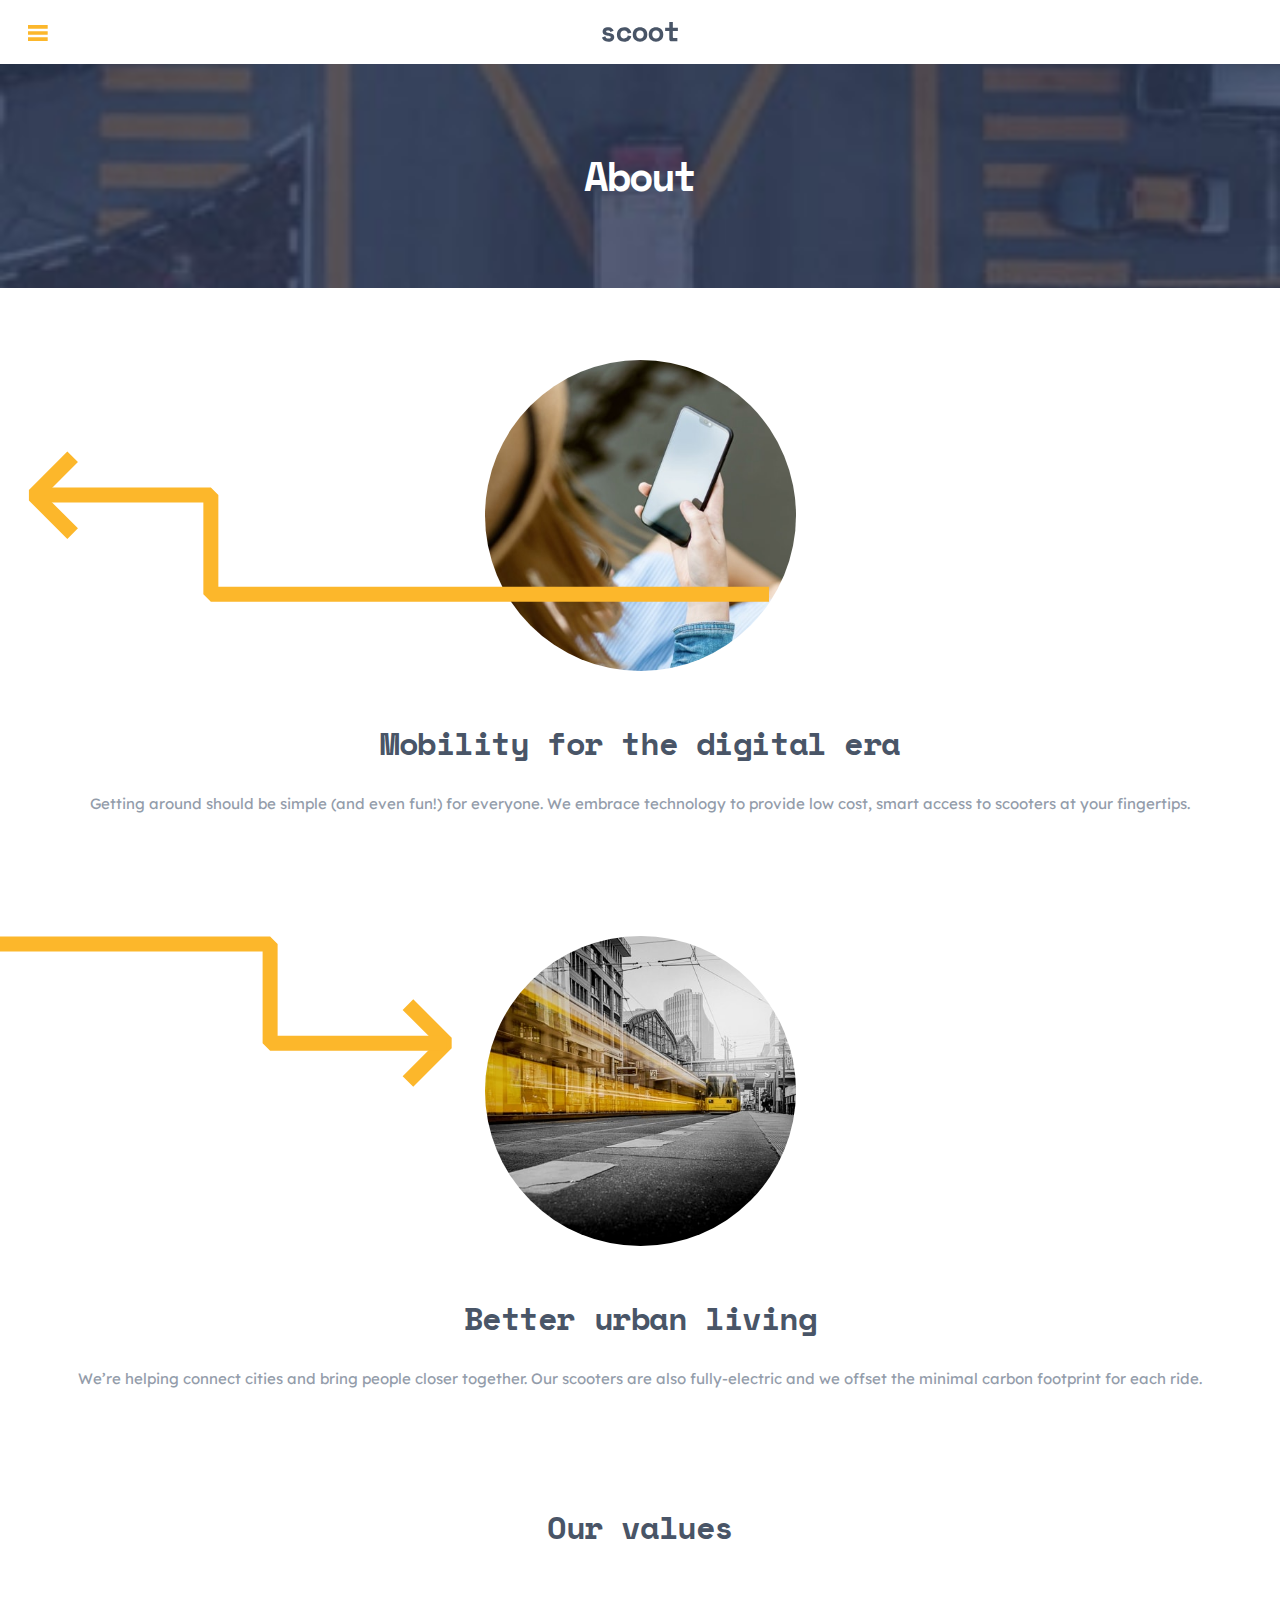
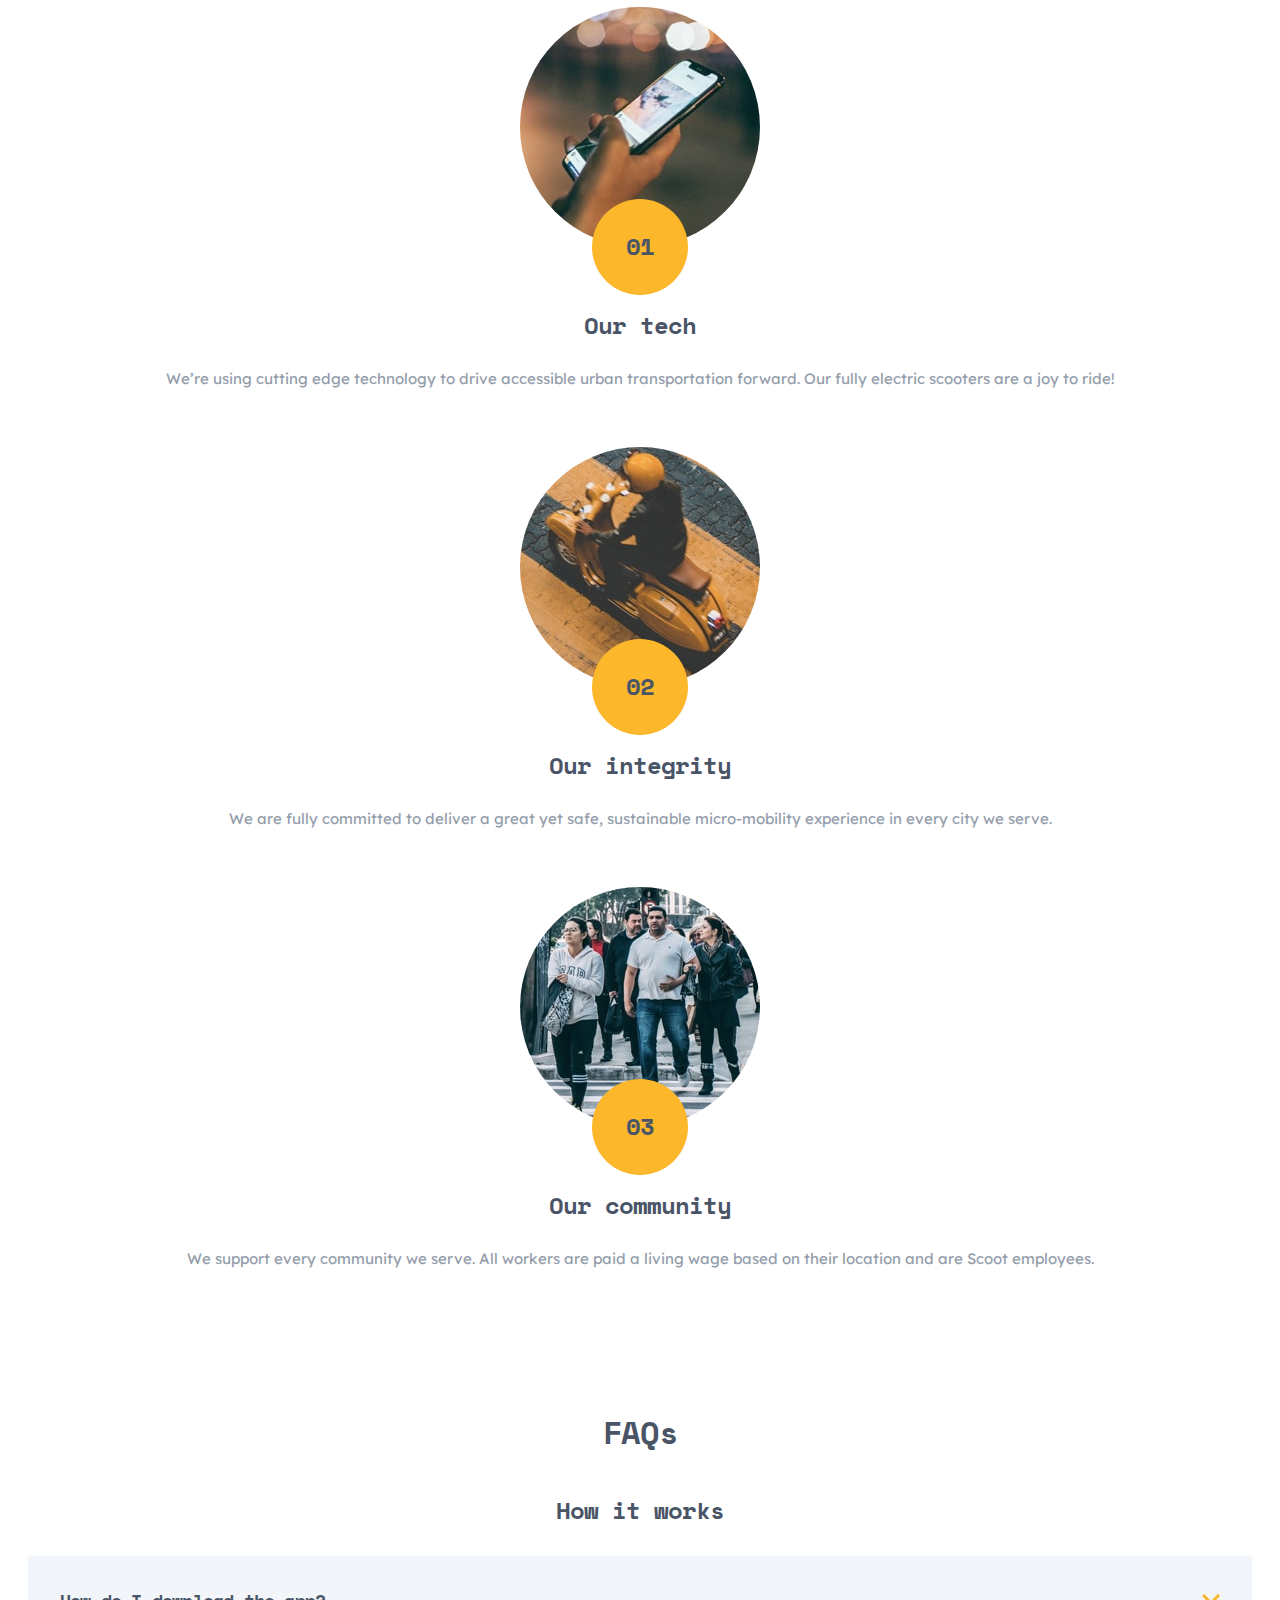
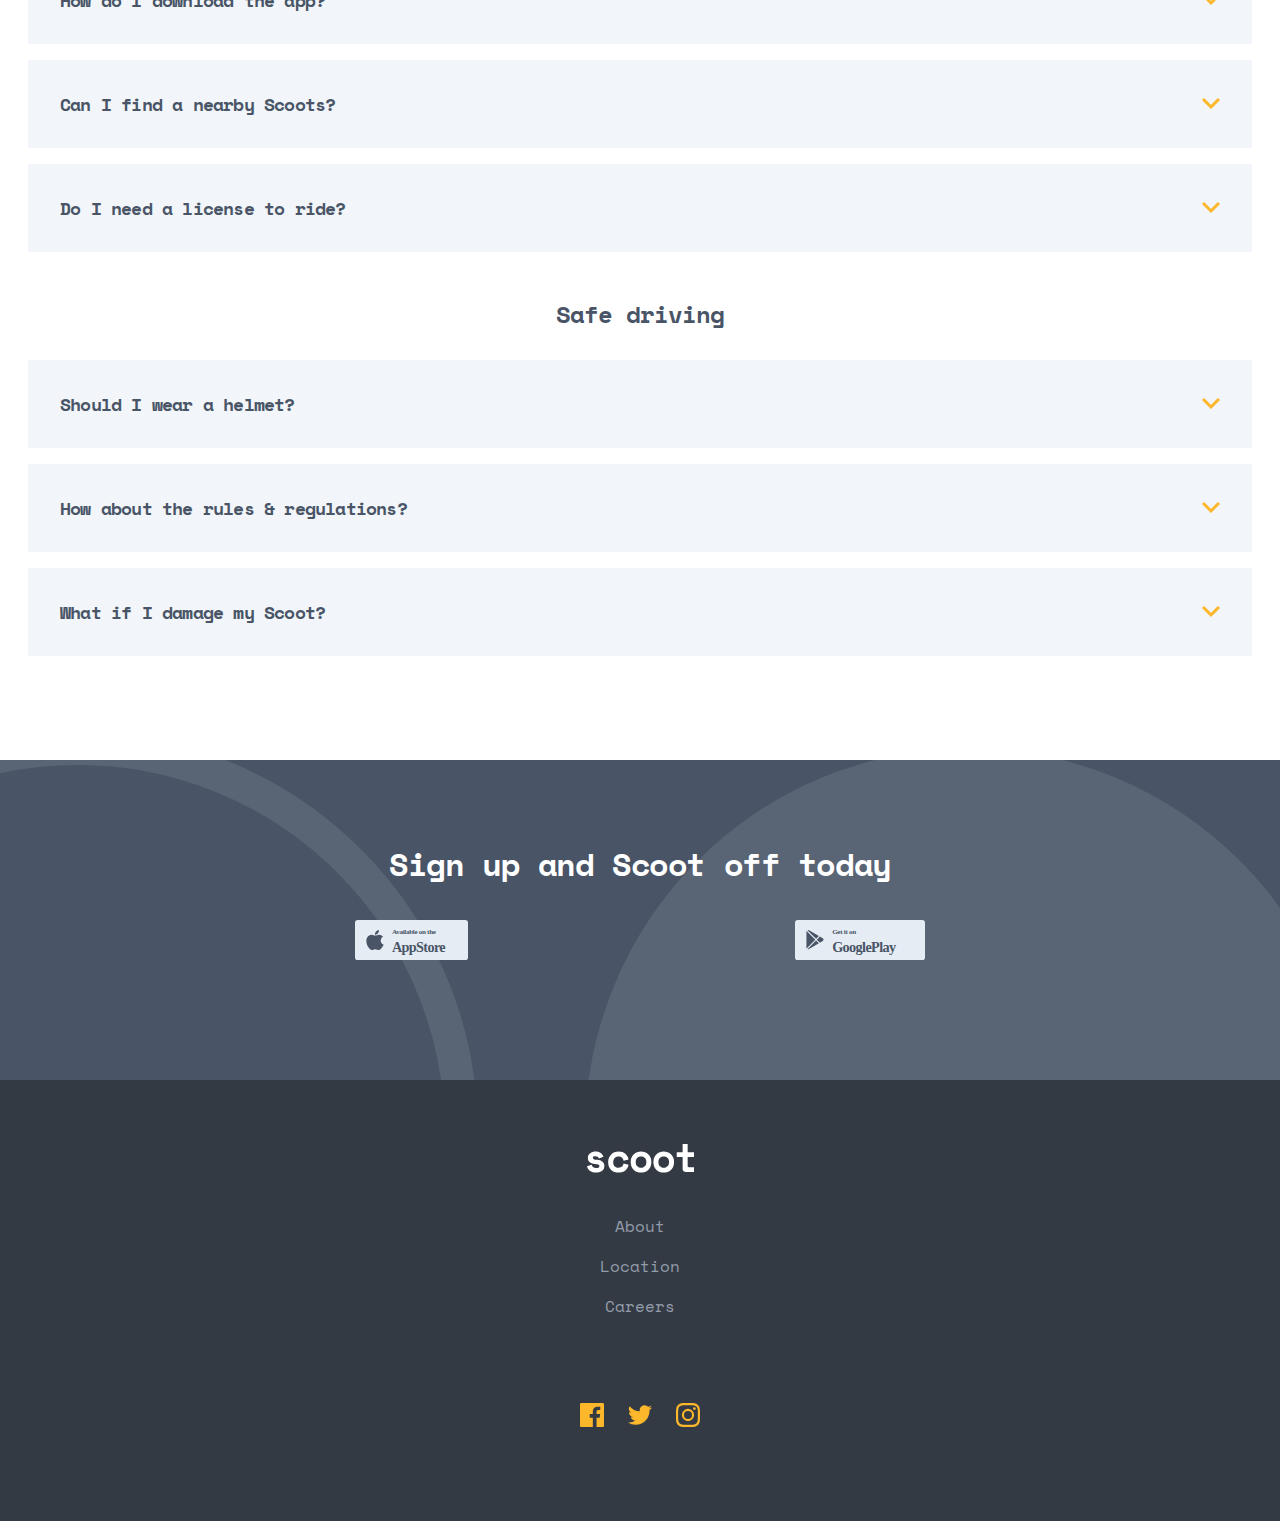
==== about.html @ 9566e0c3 "first commit" ====
<!DOCTYPE html>
<html lang="en">
  <head>
    <meta charset="UTF-8" />
    <meta name="viewport" content="width=device-width, initial-scale=1.0" />
    <meta name="description" content="Scoot multi-page website" />
    <meta name="keywords" content="HTML,CSS,JavaScript" />
    <meta name="author" content="Thu Smiley" />
    <meta property="og:image" content="./preview.jpg" />
    <link
      rel="icon"
      type="image/png"
      sizes="32x32"
      href="./assets/favicon-32x32.png"
    />
    <link rel="stylesheet" href="./style.css" />
    <title>Scoot | About</title>
  </head>
  <body>
    <!-- Header and nav -->
    <header>
      <div class="container">
        <img class="menu-open" src="./assets/icons/hamburger.svg" alt="" onclick="openMenu()"/>
        <img class="menu-close" src="./assets/icons/close.svg" alt="" onclick="closeMenu()"/>
        <a href="./index.html"><img class="logo-header" src="./assets/logo.svg" alt="logo" /></a>
        <nav id="header-nav">
          <a href="./about.html">About</a>
          <a href="./locations.html">Location</a>
          <a href="./careers.html">Careers</a>
          <button><a href="./locations.html"></a>Get Scootin</button>
        </nav>
      </div>
    </header>
    <div class="overlay-menu"></div>
    <!-- Main -->
    <main>
      <!-- Hero section  -->
      <section id="about-hero">
        <div class="container">
          <h1>About</h1>
      </section>

      <!-- Main About section  -->
      <section id="about-main">
        <!-- Mobility for the digital era -->
        <div class="about-us">
          <svg class="arrow-mobility" xmlns="http://www.w3.org/2000/svg" width="741" height="151"><g fill="none" fill-rule="evenodd" stroke="#FCB72B" stroke-linejoin="bevel" stroke-width="15"><path d="M740.969 143.368H182.854V43.999H6.591"/><path d="M44.64 82.64L6.214 44.214 44.64 5.787"/></g></svg>
        <div class="container">
          <img src="./assets/images/digital-era.jpg" alt="">
              <h2>Mobility for the digital era</h2>
              <p>
                Getting around should be simple (and even fun!) for everyone. We embrace technology to provide low cost, smart access to scooters at your fingertips.
              </p>
            </div>
          </div>

        <!-- Better urban living -->
        <div class="about-us">
          <svg class="arrow-better-living" xmlns="http://www.w3.org/2000/svg" width="452" height="151"><g fill="none" fill-rule="evenodd" stroke="#FCB72B" stroke-linejoin="bevel" stroke-width="15"><path d="M407.952 145.444l38.426-38.426-38.426-38.426"/><path d="M0 8h270.115v99.369h176.263"/></g></svg>
          <div class="container">
          <img src="./assets/images/better-living.jpg" alt="">
              <h2>Better urban living</h2>
              <p>
                We’re helping connect cities and bring people closer together. Our scooters are also fully-electric and we offset the minimal carbon footprint for each ride.
              </p>
            </div>
          </div>
      </section>

      <!-- Our values  -->
      <section id="values">
        <div class="container">
        <h2>Our values</h2>

        <!-- Our tech -->
        <div class="value">
          <img src="./assets/images/our-tech.jpg" alt="">
          <h3>01</h3>
          <h4>Our tech</h4>
          <p>We’re using cutting edge technology to drive accessible urban transportation forward. Our fully electric scooters are a joy to ride!</p>
        </div>
        
        <!-- Our integrity -->
        <div class="value">
          <img src="./assets/images/our-integrity.jpg" alt="">
          <h3>02</h3>
          <h4>Our integrity</h4>
          <p>We are fully committed to deliver a great yet safe, sustainable micro-mobility experience in every city we serve.</p>
        </div>

        <!-- Our community -->
        <div class="value">
          <img src="./assets/images/our-community.jpg" alt="">
          <h3>03</h3>
          <h4>Our community</h4>
          <p>We support every community we serve. All workers are paid a living wage based on their location and are Scoot employees.</p>
        </div>
        </div>
      </section>

      <!-- FAQs  -->
      <section id="faqs">
        <div class="container">
          <h2>FAQs</h2>
          <!-- How it works -->
          <div class="faq">

            <h3>How it works</h3>
            <div class="faq-container">
              <div class="question" aria-expanded="false">
                <h4>How do I download the app?</h4>
                <img class="expand-icon" src="./assets/icons/chevron.svg" alt="">
              </div>
              <p class="answer">
                To download the Scoot app, you can search “Scoot” in both the App and Google Play stores. An even simpler way to do it would be to click the relevant link at the bottom of this page and you’ll be re-directed to the correct page.
              </p>
            </div>

            <div class="faq-container">
              <div class="question" aria-expanded="false">
                <h4>Can I find a nearby Scoots?</h4>
                <img class="expand-icon"  src="./assets/icons/chevron.svg" alt="">
              </div>
              <p class="answer">
                To download the Scoot app, you can search “Scoot” in both the App and Google Play stores. An even simpler way to do it would be to click the relevant link at the bottom of this page and you’ll be re-directed to the correct page.
              </p>
            </div>

            <div class="faq-container">
              <div class="question" aria-expanded="false">
                <h4>Do I need a license to ride?</h4>
                <img class="expand-icon"  src="./assets/icons/chevron.svg" alt="">
              </div>
              <p class="answer">
                To download the Scoot app, you can search “Scoot” in both the App and Google Play stores. An even simpler way to do it would be to click the relevant link at the bottom of this page and you’ll be re-directed to the correct page.
              </p>
            </div>

          </div>

          <!-- Safe driving -->
          <div class="faq">
            <h3>Safe driving</h3>
            <div class="faq-container">
              <div class="question" aria-expanded="false">
                <h4>Should I wear a helmet?</h4>
                <img class="expand-icon"  src="./assets/icons/chevron.svg" alt="">
              </div>
              <p class="answer">
                Yes, please do! All cities have different laws. But we strongly strongly strongly recommend always wearing a helmet regardless of the local laws. We like you and we want you to be as safe as possible while Scooting.
              </p>
            </div>

            <div class="faq-container">
              <div class="question" aria-expanded="false">
                <h4>How about the rules & regulations?</h4>
                <img class="expand-icon"  src="./assets/icons/chevron.svg" alt="">
              </div>
              <p class="answer">
                Yes, please do! All cities have different laws. But we strongly strongly strongly recommend always wearing a helmet regardless of the local laws. We like you and we want you to be as safe as possible while Scooting.
              </p>
            </div>

            <div class="faq-container">
              <div class="question" aria-expanded="false">
                <h4>What if I damage my Scoot?</h4>
                <img class="expand-icon"  src="./assets/icons/chevron.svg" alt="">
              </div>
              <p class="answer">
                Yes, please do! All cities have different laws. But we strongly strongly strongly recommend always wearing a helmet regardless of the local laws. We like you and we want you to be as safe as possible while Scooting.
              </p>
            </div>

          </div>
        </div>
      </section>

      <!-- Signup  -->
      <section id="signup">
        <div class="container">
          <h2>Sign up and Scoot off today</h2>
          <div class="download">
            <a href="http://" target="_blank" rel="noopener noreferrer"
              ><img src="./assets/icons/app-store.svg" alt=""
            /></a>
            <a href="http://" target="_blank" rel="noopener noreferrer"
              ><img src="./assets/icons/google-play.svg" alt=""
            /></a>
          </div>
        </div>
      </section>
    </main>

    <!-- Footer  -->
    <footer>
      <div class="container">
        <svg class="logo-footer" xmlns="http://www.w3.org/2000/svg" width="108" height="29"><path fill="#ffffff" d="M9.12 28.56c2.613 0 4.64-.587 6.08-1.76 1.44-1.173 2.16-2.747 2.16-4.72v-.24c0-1.787-.64-3.18-1.92-4.18-1.28-1-2.933-1.607-4.96-1.82-1.76-.187-2.973-.42-3.64-.7-.667-.28-1-.74-1-1.38 0-.453.213-.833.64-1.14.427-.307 1.067-.46 1.92-.46.933 0 1.693.207 2.28.62.587.413 1 .98 1.24 1.7l4.56-1.84a8.834 8.834 0 00-.92-1.74c-.4-.6-.92-1.147-1.56-1.64-.64-.493-1.42-.893-2.34-1.2-.92-.307-2.007-.46-3.26-.46-.96 0-1.893.133-2.8.4a7.473 7.473 0 00-2.4 1.18 6.193 6.193 0 00-1.68 1.9c-.427.747-.64 1.613-.64 2.6v.24c0 1.893.66 3.327 1.98 4.3 1.32.973 3.1 1.553 5.34 1.74.827.08 1.513.187 2.06.32.547.133.98.3 1.3.5.32.2.54.413.66.64.12.227.18.473.18.74 0 .453-.233.873-.7 1.26-.467.387-1.327.58-2.58.58-1.413 0-2.46-.32-3.14-.96-.68-.64-1.127-1.387-1.34-2.24L0 22.32c.133.693.393 1.407.78 2.14.387.733.94 1.4 1.66 2 .72.6 1.627 1.1 2.72 1.5 1.093.4 2.413.6 3.96.6zm22.454 0c2.827 0 5.087-.72 6.78-2.16 1.694-1.44 2.767-3.333 3.22-5.68l-4.96-1.24c-.24 1.307-.766 2.347-1.58 3.12-.813.773-1.993 1.16-3.54 1.16-.72 0-1.4-.113-2.04-.34a4.704 4.704 0 01-1.68-1.02c-.48-.453-.86-1.02-1.14-1.7-.28-.68-.42-1.46-.42-2.34v-.24c0-.88.14-1.673.42-2.38.28-.707.66-1.307 1.14-1.8a5.005 5.005 0 011.68-1.14 5.25 5.25 0 012.04-.4c1.547 0 2.747.427 3.6 1.28.854.853 1.36 1.867 1.52 3.04l4.96-1.28c-.453-2.347-1.54-4.24-3.26-5.68-1.72-1.44-3.966-2.16-6.74-2.16-1.44 0-2.793.24-4.06.72a9.726 9.726 0 00-3.32 2.08c-.946.907-1.686 2-2.22 3.28-.533 1.28-.8 2.72-.8 4.32v.48c0 1.6.267 3.027.8 4.28.534 1.253 1.267 2.307 2.2 3.16.934.853 2.034 1.507 3.3 1.96 1.267.453 2.634.68 4.1.68zm22.455 0c1.36 0 2.66-.227 3.9-.68a9.997 9.997 0 003.3-1.98c.96-.867 1.72-1.933 2.28-3.2.56-1.267.84-2.727.84-4.38v-.48c0-1.627-.28-3.073-.84-4.34-.56-1.267-1.32-2.34-2.28-3.22a9.827 9.827 0 00-3.3-2c-1.24-.453-2.54-.68-3.9-.68-1.36 0-2.66.227-3.9.68a9.827 9.827 0 00-3.3 2c-.96.88-1.72 1.953-2.28 3.22-.56 1.267-.84 2.713-.84 4.34v.48c0 1.653.28 3.113.84 4.38.56 1.267 1.32 2.333 2.28 3.2a9.997 9.997 0 003.3 1.98c1.24.453 2.54.68 3.9.68zm0-4.8c-.72 0-1.4-.12-2.04-.36-.64-.24-1.2-.587-1.68-1.04a4.911 4.911 0 01-1.14-1.66c-.28-.653-.42-1.393-.42-2.22v-.8c0-.827.14-1.567.42-2.22.28-.653.66-1.207 1.14-1.66.48-.453 1.04-.8 1.68-1.04.64-.24 1.32-.36 2.04-.36s1.4.12 2.04.36c.64.24 1.2.587 1.68 1.04.48.453.86 1.007 1.14 1.66.28.653.42 1.393.42 2.22v.8c0 .827-.14 1.567-.42 2.22a4.911 4.911 0 01-1.14 1.66c-.48.453-1.04.8-1.68 1.04-.64.24-1.32.36-2.04.36zm22.694 4.8c1.36 0 2.66-.227 3.9-.68a9.997 9.997 0 003.3-1.98c.96-.867 1.72-1.933 2.28-3.2.56-1.267.84-2.727.84-4.38v-.48c0-1.627-.28-3.073-.84-4.34-.56-1.267-1.32-2.34-2.28-3.22a9.827 9.827 0 00-3.3-2c-1.24-.453-2.54-.68-3.9-.68-1.36 0-2.66.227-3.9.68a9.827 9.827 0 00-3.3 2c-.96.88-1.72 1.953-2.28 3.22-.56 1.267-.84 2.713-.84 4.34v.48c0 1.653.28 3.113.84 4.38.56 1.267 1.32 2.333 2.28 3.2a9.997 9.997 0 003.3 1.98c1.24.453 2.54.68 3.9.68zm0-4.8c-.72 0-1.4-.12-2.04-.36-.64-.24-1.2-.587-1.68-1.04a4.911 4.911 0 01-1.14-1.66c-.28-.653-.42-1.393-.42-2.22v-.8c0-.827.14-1.567.42-2.22.28-.653.66-1.207 1.14-1.66.48-.453 1.04-.8 1.68-1.04.64-.24 1.32-.36 2.04-.36s1.4.12 2.04.36c.64.24 1.2.587 1.68 1.04.48.453.86 1.007 1.14 1.66.28.653.42 1.393.42 2.22v.8c0 .827-.14 1.567-.42 2.22a4.911 4.911 0 01-1.14 1.66c-.48.453-1.04.8-1.68 1.04-.64.24-1.32.36-2.04.36zM107.097 28v-4.8h-5.36c-.72 0-1.08-.4-1.08-1.2v-9.04h7.16v-4.8h-7.16V0h-5.04v8.16h-5.88v4.8h5.88v11.92c0 .907.287 1.653.86 2.24.573.587 1.313.88 2.22.88h8.4z"/></svg>
        <div class="footer-nav">
          <a href="./about.html">About</a>
          <a href="./locations.html">Location</a>
          <a href="./careers.html">Careers</a>
        </div>
        <div class="socials">
          <a href="./" target="_blank"
            ><svg xmlns="http://www.w3.org/2000/svg" width="24" height="24"><path fill="#FCB72B" d="M22.675 0H1.325C.593 0 0 .593 0 1.325v21.351C0 23.407.593 24 1.325 24H12.82v-9.294H9.692v-3.622h3.128V8.413c0-3.1 1.893-4.788 4.659-4.788 1.325 0 2.463.099 2.795.143v3.24l-1.918.001c-1.504 0-1.795.715-1.795 1.763v2.313h3.587l-.467 3.622h-3.12V24h6.116c.73 0 1.323-.593 1.323-1.325V1.325C24 .593 23.407 0 22.675 0z"/></svg></a>
          <a href="./" target="_blank"
            ><svg xmlns="http://www.w3.org/2000/svg" width="24" height="20"><path fill="#FCB72B" d="M24 2.557a9.83 9.83 0 01-2.828.775A4.932 4.932 0 0023.337.608a9.864 9.864 0 01-3.127 1.195A4.916 4.916 0 0016.616.248c-3.179 0-5.515 2.966-4.797 6.045A13.978 13.978 0 011.671 1.149a4.93 4.93 0 001.523 6.574 4.903 4.903 0 01-2.229-.616c-.054 2.281 1.581 4.415 3.949 4.89a4.935 4.935 0 01-2.224.084 4.928 4.928 0 004.6 3.419A9.9 9.9 0 010 17.54a13.94 13.94 0 007.548 2.212c9.142 0 14.307-7.721 13.995-14.646A10.025 10.025 0 0024 2.557z"/></svg></a>
          <a href="./" target="_blank"
            ><svg xmlns="http://www.w3.org/2000/svg" width="24" height="24"><path fill="#FCB72B" d="M12 2.163c3.204 0 3.584.012 4.85.07 3.252.148 4.771 1.691 4.919 4.919.058 1.265.069 1.645.069 4.849 0 3.205-.012 3.584-.069 4.849-.149 3.225-1.664 4.771-4.919 4.919-1.266.058-1.644.07-4.85.07-3.204 0-3.584-.012-4.849-.07-3.26-.149-4.771-1.699-4.919-4.92-.058-1.265-.07-1.644-.07-4.849 0-3.204.013-3.583.07-4.849.149-3.227 1.664-4.771 4.919-4.919 1.266-.057 1.645-.069 4.849-.069zM12 0C8.741 0 8.333.014 7.053.072 2.695.272.273 2.69.073 7.052.014 8.333 0 8.741 0 12c0 3.259.014 3.668.072 4.948.2 4.358 2.618 6.78 6.98 6.98C8.333 23.986 8.741 24 12 24c3.259 0 3.668-.014 4.948-.072 4.354-.2 6.782-2.618 6.979-6.98.059-1.28.073-1.689.073-4.948 0-3.259-.014-3.667-.072-4.947-.196-4.354-2.617-6.78-6.979-6.98C15.668.014 15.259 0 12 0zm0 5.838a6.162 6.162 0 100 12.324 6.162 6.162 0 000-12.324zM12 16a4 4 0 110-8 4 4 0 010 8zm6.406-11.845a1.44 1.44 0 100 2.881 1.44 1.44 0 000-2.881z"/></svg></a>
        </div>
      </div>
    </footer>
    <script src="./script.js"></script>
  </body>
</html>
---- style.css ----
@import url("https://fonts.googleapis.com/css2?family=Lexend+Deca&family=Space+Mono:wght@700&display=swap");
* {
  box-sizing: border-box;
  margin: 0;
  padding: 0;
}

body {
  font-family: "Lexend Deca", sans-serif;
  color: #939CAA;
}

h1, h2, h3, h4, h5, h6, button, a {
  font-family: "Space Mono", monospace;
  color: #495567;
}

h1 {
  font-size: 40px;
  line-height: 40px;
  letter-spacing: -1.79px;
}

p {
  font-size: 15px;
  line-height: 25px;
}

button, a, svg {
  cursor: pointer;
  transition: ease 0.3s;
}

button {
  background-color: #FCB72B;
  border: 1px solid #FCB72B;
  padding: 14px 39px;
  color: white;
  font-size: 15px;
  line-height: 25px;
}

button:hover {
  background-color: transparent;
  border: 1px solid #FCB72B;
  color: #FCB72B;
}

a {
  text-decoration: none;
}

img {
  max-width: 100%;
  display: block;
}

.container {
  width: 100%;
  padding-left: calc(8px + 1.5625vw);
  padding-right: calc(8px + 1.5625vw);
  margin-left: auto;
  margin-right: auto;
}

header {
  position: fixed;
  z-index: 2;
  background-color: #fff;
  width: 100%;
  height: 64px;
  transition: ease 0.3s;
}

header .container {
  display: flex;
  justify-content: center;
  align-items: center;
  position: relative;
  margin: 22px 0px;
}

#header-nav, .menu-close {
  display: none;
}

#header-nav {
  z-index: 3;
  top: 42px;
  left: 0;
  background-color: #333a44;
  height: 100vh;
  width: 70%;
  position: absolute;
  padding-top: 64px;
  padding-left: calc(8px + 1.5625vw);
  flex-direction: column;
  align-items: flex-start;
  justify-content: flex-start;
}

#header-nav a {
  color: #E5ECF4;
  font-size: 18px;
  line-height: 25px;
}

#header-nav a:not(:last-child) {
  margin-bottom: 24px;
}

#header-nav a:hover {
  color: #FCB72B;
}

#header-nav button {
  position: absolute;
  bottom: 100px;
  left: calc(8px + 1.5625vw);
}

.menu-open, .menu-close {
  cursor: pointer;
  position: absolute;
  left: calc(8px + 1.5625vw);
  margin-top: 2px;
}

.logo-header {
  width: 75.5px;
}

.overlay-menu {
  position: absolute;
  content: "";
  top: 0;
  left: 0;
  width: 0;
  height: 100%;
  background-color: rgba(0, 0, 0, 0.75);
  z-index: 1;
}

#header-nav {
  position: absolute;
}

#hero {
  color: white;
  text-align: center;
  background-image: url("./assets/images/home-hero-mobile.jpg");
  background-repeat: no-repeat;
  background-size: cover;
  background-position: top center;
  position: relative;
}

#hero .container {
  padding-top: 179px;
  padding-bottom: 179px;
}

h1 {
  color: white;
}

#hero p {
  margin: 24px 0 34px;
}

.hero-arrow {
  position: absolute;
  bottom: 34px;
  left: -250px;
}

#steps {
  padding-top: 120px;
  padding-bottom: 120px;
}

.step h2 {
  font-size: 20;
  line-height: 28px;
  letter-spacing: -0.89px;
}

.step {
  display: flex;
  flex-direction: column;
  justify-content: center;
  align-items: center;
  text-align: center;
}

.step:not(:last-child) {
  margin-bottom: 48px;
}

.step-icon {
  width: 56px;
}

.step h2 {
  margin-top: 24px;
  margin-bottom: 24px;
}

.feature-img {
  border-radius: 50%;
  margin-bottom: 56px;
  width: 311px;
}

.feature {
  position: relative;
  overflow: hidden;
}

.feature .container {
  display: flex;
  flex-direction: column;
  justify-content: center;
  align-items: center;
  text-align: center;
  margin-bottom: 120px;
}

.feature p {
  margin-top: 32px;
  margin-bottom: 32px;
}

.feature h2, #signup h2 {
  font-size: 32px;
  line-height: 32px;
  letter-spacing: -1.43px;
}

.arrow-telemetry, .arrow-near-you, .arrow-payments {
  position: absolute;
}

.arrow-telemetry {
  margin-left: calc(8px + 1.5625vw);
  top: 173px;
}

.arrow-near-you {
  top: 0;
  right: 30%;
}

.arrow-payments {
  top: 0;
  left: 40%;
}

#signup {
  background: url("./assets/patterns/semi-circles.svg"), #495567;
  background-repeat: no-repeat;
  background-size: 200%;
  background-position: bottom 0px right -70px;
  height: 320px;
}

#signup h2 {
  color: white;
  text-align: center;
  padding-top: 88px;
}

.download {
  padding-top: 40px;
  padding-bottom: 88px;
  display: flex;
  justify-content: space-evenly;
  align-items: center;
}

.download img {
  height: 40px;
}

footer {
  background-color: #333a44;
  padding-top: 64px;
  padding-bottom: 88px;
}

footer .container, .socials, .footer-nav {
  display: flex;
  align-items: center;
}

footer .container, .footer-nav {
  justify-content: center;
  flex-direction: column;
}

.footer-nav {
  margin-top: 41px;
  margin-bottom: 85px;
}

.footer-nav a {
  color: #939CAA;
}

.footer-nav a:not(:last-child) {
  margin-bottom: 16px;
}

.footer-nav a:hover {
  color: #FCB72B;
}

.logo-footer {
  width: 107px;
}

.socials a:not(:last-child) {
  margin-right: 24px;
}

.socials svg:hover path {
  fill: #E5ECF4;
}

#about-hero {
  color: white;
  text-align: center;
  background-image: url("./assets/images/about-hero-mobile.jpg");
  background-repeat: no-repeat;
  background-size: cover;
  background-position: top center;
  padding-top: 64px;
}

#about-hero .container {
  height: 224px;
  display: flex;
  justify-content: center;
  align-items: center;
}

.faq h4 {
  font-size: 18px;
  line-height: 24px;
  letter-spacing: -0.8px;
}

#about-main {
  margin-top: 72px;
  margin-bottom: 120px;
  overflow: hidden;
}

#about-main img {
  border-radius: 50%;
  width: 311px;
}

.about-us {
  position: relative;
}

.about-us:not(:last-child) {
  margin-bottom: 120px;
}

.about-us .container {
  text-align: center;
  display: flex;
  flex-direction: column;
  justify-content: center;
  align-items: center;
}

.about-us h2, #values h2, #faqs h2 {
  font-size: 32px;
  line-height: 32px;
  letter-spacing: -1.43px;
}

.about-us h2 {
  margin-top: 56px;
  margin-bottom: 32px;
}

.arrow-mobility, .arrow-better-living {
  position: absolute;
}

.arrow-mobility {
  margin-left: calc(8px + 1.5625vw);
  top: 20%;
}

#values {
  margin-top: 120px;
  margin-bottom: 145px;
  text-align: center;
}

#values h3, #values h4, .faq h3 {
  font-size: 24px;
  line-height: 28px;
  letter-spacing: -1.07px;
}

#values h2 {
  margin-bottom: 64px;
}

#values h3 {
  width: 96px;
  height: 96px;
  padding-top: 33px;
  margin-top: -48px;
  background-color: #FCB72B;
  border-radius: 50%;
}

#values h4 {
  margin-top: 16px;
  margin-bottom: 27px;
}

.value {
  display: flex;
  flex-direction: column;
  justify-content: center;
  align-items: center;
  text-align: center;
}

.value:not(:last-child) {
  margin-bottom: 56px;
}

.value img {
  width: 240px;
  border-radius: 50%;
}

#faqs {
  margin-bottom: 104px;
}

#faqs h2, #faqs h3 {
  text-align: center;
}

#faqs h3 {
  margin-top: 48px;
  margin-bottom: 32px;
}

.faq h4 {
  font-size: 18px;
  line-height: 24px;
  letter-spacing: -0.8px;
}

.faq-container {
  margin-bottom: 16px;
  padding: 32px;
  background-color: #F2F5F9;
  transition: 0.3s ease;
}

.question {
  display: flex;
  justify-content: space-between;
  align-items: center;
  cursor: pointer;
}

.question[aria-expanded=true] + .answer {
  opacity: 1;
  max-height: 150px;
  transition: all 0.3s linear;
  will-change: opacity, max-height;
  margin-top: 24px;
}

.answer {
  opacity: 0;
  max-height: 0;
  overflow: hidden;
  transition: opacity 0.3s linear, max-height 0.3s linear;
  will-change: opacity, max-height;
}

.expand-icon {
  transform: rotate(0deg);
  transition: 0.3s linear;
}

.expand-icon.flip {
  transform: rotate(180deg);
}

#career-hero {
  color: white;
  text-align: center;
  background-image: url("./assets/images/careers-location-hero-mobile.jpg");
  background-repeat: no-repeat;
  background-size: cover;
  background-position: top center;
  padding-top: 64px;
}

#career-hero .container {
  height: 224px;
  display: flex;
  justify-content: center;
  align-items: center;
}

#mission {
  margin-top: 72px;
  margin-bottom: 120px;
  overflow: hidden;
}

#mission img {
  z-index: -1;
  border-radius: 50%;
  width: 311px;
}

#mission .container {
  position: relative;
  text-align: center;
  display: flex;
  flex-direction: column;
  justify-content: center;
  align-items: center;
}

.arrow-mission {
  position: absolute;
  top: 60%;
  left: calc(8px + 1.5625vw);
}

#mission h2 {
  margin-top: 56px;
  margin-bottom: 32px;
}

#mission button {
  margin-top: 32px;
}

#mission a {
  color: white;
}

#mission a:hover {
  color: #FCB72B;
}

#jobs {
  margin-bottom: 120px;
}

.job {
  background-color: #F2F5F9;
  padding: 32px;
  text-align: center;
}

.job:not(:last-child) {
  margin-bottom: 16px;
}

.job h2 {
  font-size: 18px;
  line-height: 24px;
  letter-spacing: -0.8px;
}

.job h3 {
  font-size: 15px;
  line-height: 25px;
  margin-top: 4px;
  margin-bottom: 16px;
}

.job button {
  width: 100%;
}

#locations-hero {
  color: white;
  text-align: center;
  background-image: url("./assets/images/careers-location-hero-mobile.jpg");
  background-repeat: no-repeat;
  background-size: cover;
  background-position: top center;
  padding-top: 64px;
}

#locations-hero .container {
  height: 224px;
  display: flex;
  justify-content: center;
  align-items: center;
}

#maps {
  margin-top: 72px;
  margin-bottom: 72px;
  overflow: hidden;
}

#maps img {
  margin-bottom: 72px;
}

.city {
  background-color: #FFF4DF;
  padding: 22px;
  text-align: center;
  color: #495567;
  font-family: "Space Mono", monospace;
  font-size: 24px;
  line-height: 28px;
  letter-spacing: -1.07px;
}

.city:not(:last-child) {
  margin-bottom: 16px;
}

#listed {
  text-align: center;
  margin-bottom: 72px;
}

#listed h2 {
  font-size: 32px;
}

#listed p {
  margin-top: 32px;
  margin-bottom: 32px;
}/*# sourceMappingURL=style.css.map */
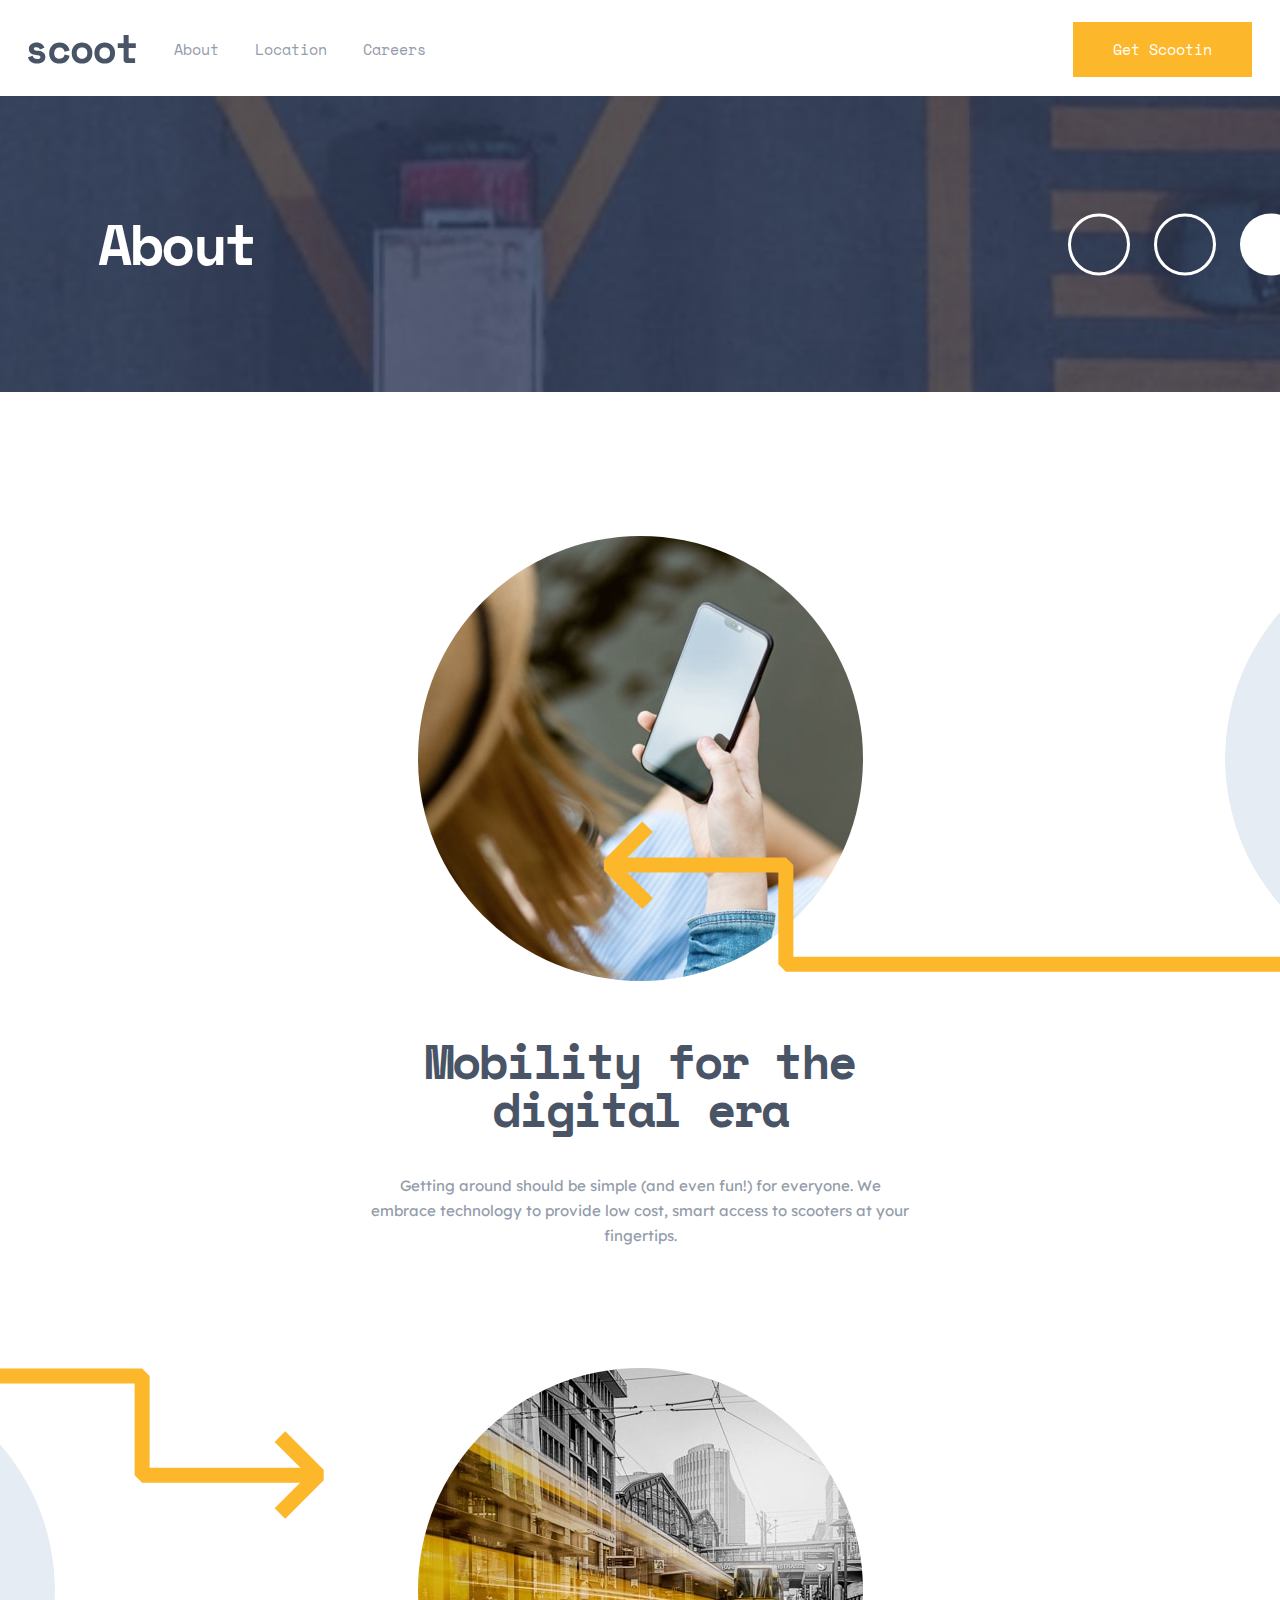
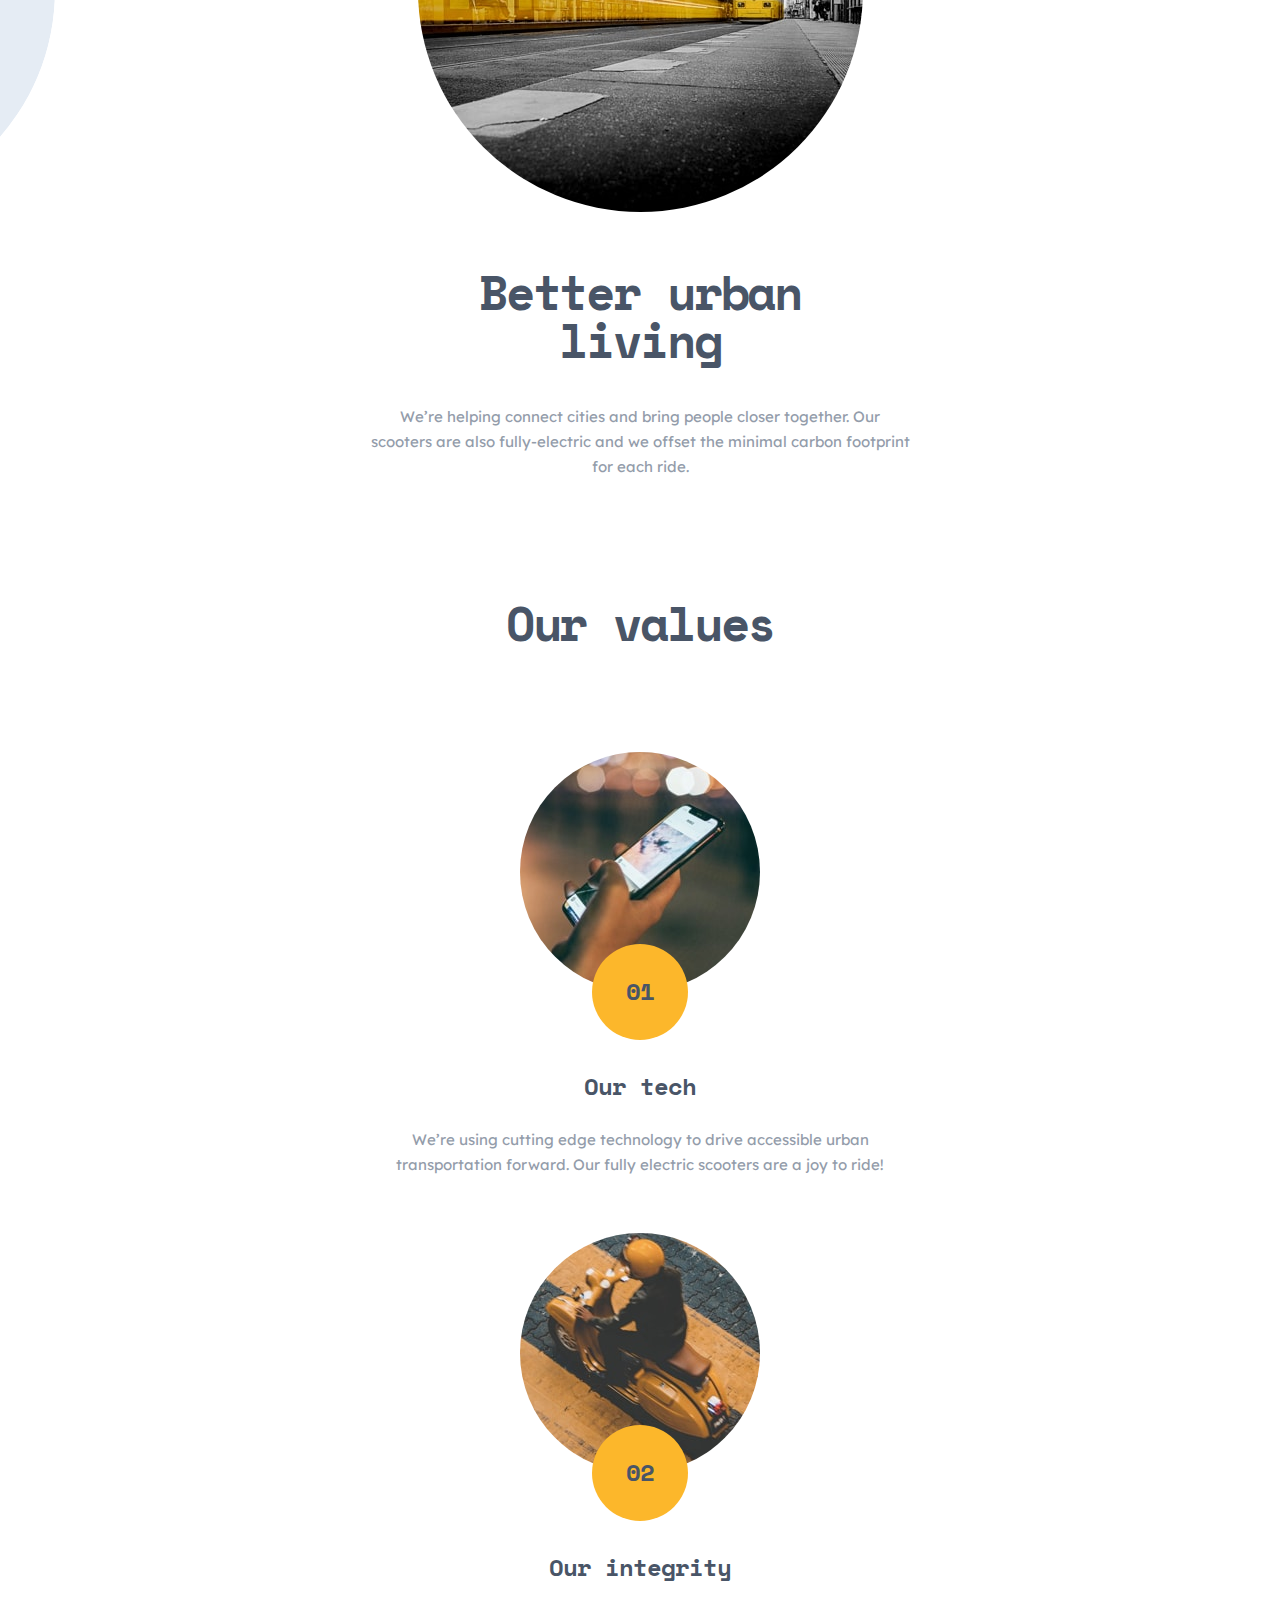
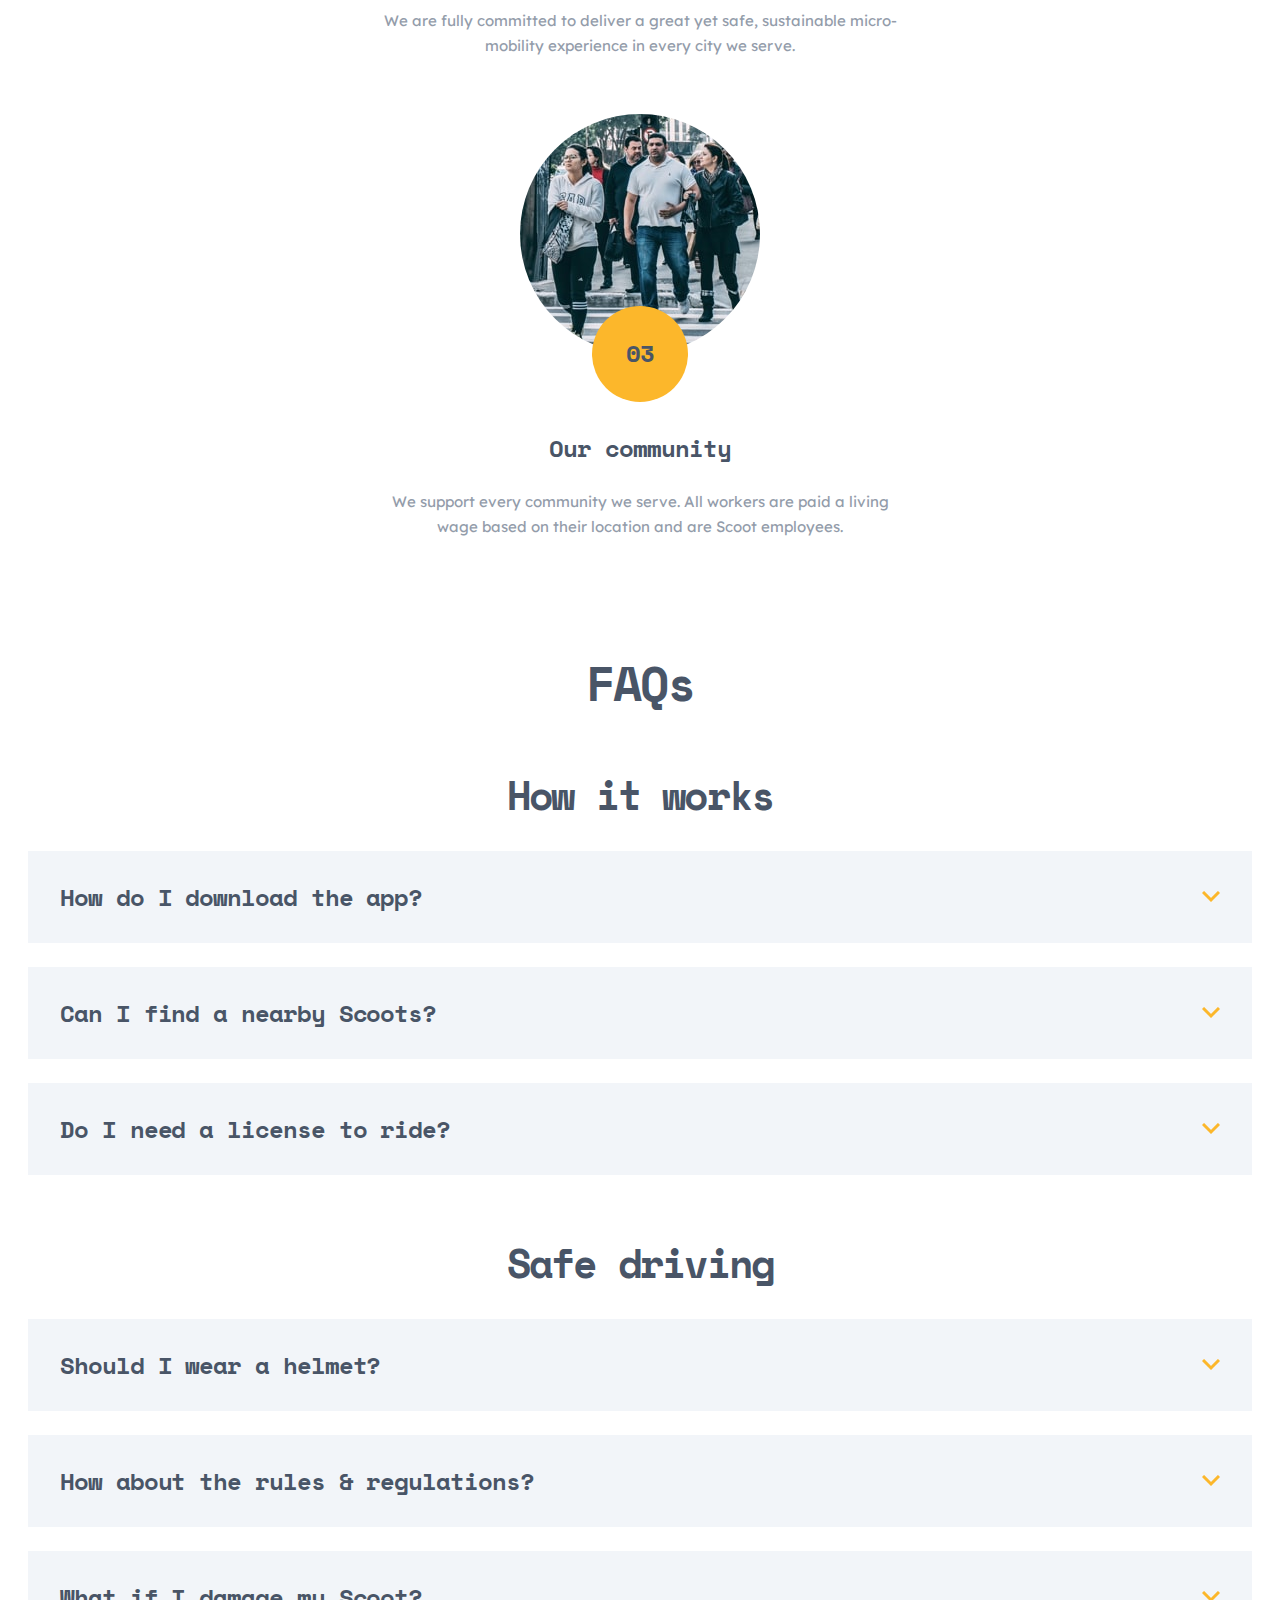
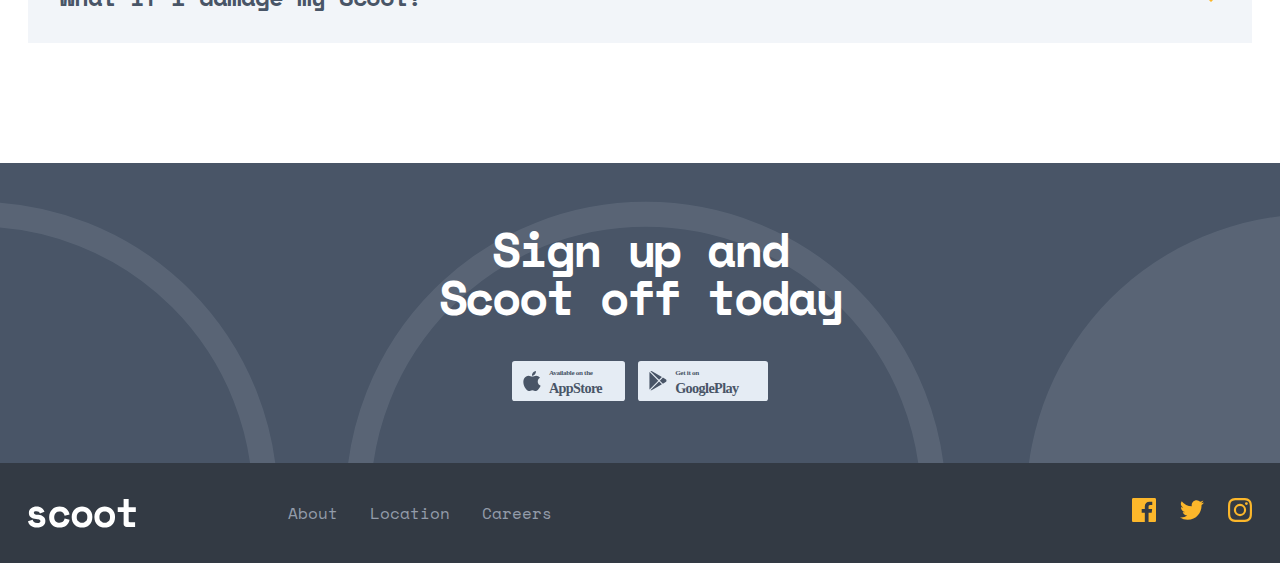
==== commit 7dcbb683: "update tablet version" ====
--- a/about.html
+++ b/about.html
@@ -20,13 +20,27 @@
     <!-- Header and nav -->
     <header>
       <div class="container">
-        <img class="menu-open" src="./assets/icons/hamburger.svg" alt="" onclick="openMenu()"/>
-        <img class="menu-close" src="./assets/icons/close.svg" alt="" onclick="closeMenu()"/>
-        <a href="./index.html"><img class="logo-header" src="./assets/logo.svg" alt="logo" /></a>
+        <img
+          class="menu-open"
+          src="./assets/icons/hamburger.svg"
+          alt=""
+          onclick="openMenu()"
+        />
+        <img
+          class="menu-close"
+          src="./assets/icons/close.svg"
+          alt=""
+          onclick="closeMenu()"
+        />
+        <a href="./index.html"
+          ><img class="logo-header" src="./assets/logo.svg" alt="logo"
+        /></a>
         <nav id="header-nav">
-          <a href="./about.html">About</a>
-          <a href="./locations.html">Location</a>
-          <a href="./careers.html">Careers</a>
+          <div class="menu-wrap">
+            <a href="./about.html">About</a>
+            <a href="./locations.html">Location</a>
+            <a href="./careers.html">Careers</a>
+          </div>
           <button><a href="./locations.html"></a>Get Scootin</button>
         </nav>
       </div>
@@ -38,63 +52,117 @@
       <section id="about-hero">
         <div class="container">
           <h1>About</h1>
+          <img
+            src="./assets/patterns/white-circles.svg"
+            alt=""
+            class="subpage-circles"
+          />
+        </div>
       </section>
 
       <!-- Main About section  -->
       <section id="about-main">
         <!-- Mobility for the digital era -->
         <div class="about-us">
-          <svg class="arrow-mobility" xmlns="http://www.w3.org/2000/svg" width="741" height="151"><g fill="none" fill-rule="evenodd" stroke="#FCB72B" stroke-linejoin="bevel" stroke-width="15"><path d="M740.969 143.368H182.854V43.999H6.591"/><path d="M44.64 82.64L6.214 44.214 44.64 5.787"/></g></svg>
-        <div class="container">
-          <img src="./assets/images/digital-era.jpg" alt="">
-              <h2>Mobility for the digital era</h2>
-              <p>
-                Getting around should be simple (and even fun!) for everyone. We embrace technology to provide low cost, smart access to scooters at your fingertips.
-              </p>
-            </div>
-          </div>
+          <svg
+            class="arrow-mobility"
+            xmlns="http://www.w3.org/2000/svg"
+            width="741"
+            height="151"
+          >
+            <g
+              fill="none"
+              fill-rule="evenodd"
+              stroke="#FCB72B"
+              stroke-linejoin="bevel"
+              stroke-width="15"
+            >
+              <path d="M740.969 143.368H182.854V43.999H6.591" />
+              <path d="M44.64 82.64L6.214 44.214 44.64 5.787" />
+            </g>
+          </svg>
+          <div class="container">
+            <img src="./assets/patterns/circle.svg" alt="" class="mobility-circle">
+            <img src="./assets/images/digital-era.jpg" alt="" />
+            <h2>Mobility for the digital era</h2>
+            <p>
+              Getting around should be simple (and even fun!) for everyone. We
+              embrace technology to provide low cost, smart access to scooters
+              at your fingertips.
+            </p>
+          </div>
+        </div>
 
         <!-- Better urban living -->
         <div class="about-us">
-          <svg class="arrow-better-living" xmlns="http://www.w3.org/2000/svg" width="452" height="151"><g fill="none" fill-rule="evenodd" stroke="#FCB72B" stroke-linejoin="bevel" stroke-width="15"><path d="M407.952 145.444l38.426-38.426-38.426-38.426"/><path d="M0 8h270.115v99.369h176.263"/></g></svg>
+          <svg
+            class="arrow-better-living"
+            xmlns="http://www.w3.org/2000/svg"
+            width="452"
+            height="151"
+          >
+            <g
+              fill="none"
+              fill-rule="evenodd"
+              stroke="#FCB72B"
+              stroke-linejoin="bevel"
+              stroke-width="15"
+            >
+              <path d="M407.952 145.444l38.426-38.426-38.426-38.426" />
+              <path d="M0 8h270.115v99.369h176.263" />
+            </g>
+          </svg>
           <div class="container">
-          <img src="./assets/images/better-living.jpg" alt="">
-              <h2>Better urban living</h2>
-              <p>
-                We’re helping connect cities and bring people closer together. Our scooters are also fully-electric and we offset the minimal carbon footprint for each ride.
-              </p>
-            </div>
-          </div>
+            <img src="./assets/patterns/circle.svg" alt="" class="better-living-circle">
+            <img src="./assets/images/better-living.jpg" alt="" />
+            <h2>Better urban living</h2>
+            <p>
+              We’re helping connect cities and bring people closer together. Our
+              scooters are also fully-electric and we offset the minimal carbon
+              footprint for each ride.
+            </p>
+          </div>
+        </div>
       </section>
 
       <!-- Our values  -->
       <section id="values">
         <div class="container">
-        <h2>Our values</h2>
-
-        <!-- Our tech -->
-        <div class="value">
-          <img src="./assets/images/our-tech.jpg" alt="">
-          <h3>01</h3>
-          <h4>Our tech</h4>
-          <p>We’re using cutting edge technology to drive accessible urban transportation forward. Our fully electric scooters are a joy to ride!</p>
-        </div>
-        
-        <!-- Our integrity -->
-        <div class="value">
-          <img src="./assets/images/our-integrity.jpg" alt="">
-          <h3>02</h3>
-          <h4>Our integrity</h4>
-          <p>We are fully committed to deliver a great yet safe, sustainable micro-mobility experience in every city we serve.</p>
-        </div>
-
-        <!-- Our community -->
-        <div class="value">
-          <img src="./assets/images/our-community.jpg" alt="">
-          <h3>03</h3>
-          <h4>Our community</h4>
-          <p>We support every community we serve. All workers are paid a living wage based on their location and are Scoot employees.</p>
-        </div>
+          <h2>Our values</h2>
+
+          <!-- Our tech -->
+          <div class="value">
+            <img src="./assets/images/our-tech.jpg" alt="" />
+            <h3>01</h3>
+            <h4>Our tech</h4>
+            <p>
+              We’re using cutting edge technology to drive accessible urban
+              transportation forward. Our fully electric scooters are a joy to
+              ride!
+            </p>
+          </div>
+
+          <!-- Our integrity -->
+          <div class="value">
+            <img src="./assets/images/our-integrity.jpg" alt="" />
+            <h3>02</h3>
+            <h4>Our integrity</h4>
+            <p>
+              We are fully committed to deliver a great yet safe, sustainable
+              micro-mobility experience in every city we serve.
+            </p>
+          </div>
+
+          <!-- Our community -->
+          <div class="value">
+            <img src="./assets/images/our-community.jpg" alt="" />
+            <h3>03</h3>
+            <h4>Our community</h4>
+            <p>
+              We support every community we serve. All workers are paid a living
+              wage based on their location and are Scoot employees.
+            </p>
+          </div>
         </div>
       </section>
 
@@ -104,38 +172,57 @@
           <h2>FAQs</h2>
           <!-- How it works -->
           <div class="faq">
-
             <h3>How it works</h3>
             <div class="faq-container">
               <div class="question" aria-expanded="false">
                 <h4>How do I download the app?</h4>
-                <img class="expand-icon" src="./assets/icons/chevron.svg" alt="">
-              </div>
-              <p class="answer">
-                To download the Scoot app, you can search “Scoot” in both the App and Google Play stores. An even simpler way to do it would be to click the relevant link at the bottom of this page and you’ll be re-directed to the correct page.
+                <img
+                  class="expand-icon"
+                  src="./assets/icons/chevron.svg"
+                  alt=""
+                />
+              </div>
+              <p class="answer">
+                To download the Scoot app, you can search “Scoot” in both the
+                App and Google Play stores. An even simpler way to do it would
+                be to click the relevant link at the bottom of this page and
+                you’ll be re-directed to the correct page.
               </p>
             </div>
 
             <div class="faq-container">
               <div class="question" aria-expanded="false">
                 <h4>Can I find a nearby Scoots?</h4>
-                <img class="expand-icon"  src="./assets/icons/chevron.svg" alt="">
-              </div>
-              <p class="answer">
-                To download the Scoot app, you can search “Scoot” in both the App and Google Play stores. An even simpler way to do it would be to click the relevant link at the bottom of this page and you’ll be re-directed to the correct page.
+                <img
+                  class="expand-icon"
+                  src="./assets/icons/chevron.svg"
+                  alt=""
+                />
+              </div>
+              <p class="answer">
+                To download the Scoot app, you can search “Scoot” in both the
+                App and Google Play stores. An even simpler way to do it would
+                be to click the relevant link at the bottom of this page and
+                you’ll be re-directed to the correct page.
               </p>
             </div>
 
             <div class="faq-container">
               <div class="question" aria-expanded="false">
                 <h4>Do I need a license to ride?</h4>
-                <img class="expand-icon"  src="./assets/icons/chevron.svg" alt="">
-              </div>
-              <p class="answer">
-                To download the Scoot app, you can search “Scoot” in both the App and Google Play stores. An even simpler way to do it would be to click the relevant link at the bottom of this page and you’ll be re-directed to the correct page.
-              </p>
-            </div>
-
+                <img
+                  class="expand-icon"
+                  src="./assets/icons/chevron.svg"
+                  alt=""
+                />
+              </div>
+              <p class="answer">
+                To download the Scoot app, you can search “Scoot” in both the
+                App and Google Play stores. An even simpler way to do it would
+                be to click the relevant link at the bottom of this page and
+                you’ll be re-directed to the correct page.
+              </p>
+            </div>
           </div>
 
           <!-- Safe driving -->
@@ -144,33 +231,53 @@
             <div class="faq-container">
               <div class="question" aria-expanded="false">
                 <h4>Should I wear a helmet?</h4>
-                <img class="expand-icon"  src="./assets/icons/chevron.svg" alt="">
-              </div>
-              <p class="answer">
-                Yes, please do! All cities have different laws. But we strongly strongly strongly recommend always wearing a helmet regardless of the local laws. We like you and we want you to be as safe as possible while Scooting.
+                <img
+                  class="expand-icon"
+                  src="./assets/icons/chevron.svg"
+                  alt=""
+                />
+              </div>
+              <p class="answer">
+                Yes, please do! All cities have different laws. But we strongly
+                strongly strongly recommend always wearing a helmet regardless
+                of the local laws. We like you and we want you to be as safe as
+                possible while Scooting.
               </p>
             </div>
 
             <div class="faq-container">
               <div class="question" aria-expanded="false">
                 <h4>How about the rules & regulations?</h4>
-                <img class="expand-icon"  src="./assets/icons/chevron.svg" alt="">
-              </div>
-              <p class="answer">
-                Yes, please do! All cities have different laws. But we strongly strongly strongly recommend always wearing a helmet regardless of the local laws. We like you and we want you to be as safe as possible while Scooting.
+                <img
+                  class="expand-icon"
+                  src="./assets/icons/chevron.svg"
+                  alt=""
+                />
+              </div>
+              <p class="answer">
+                Yes, please do! All cities have different laws. But we strongly
+                strongly strongly recommend always wearing a helmet regardless
+                of the local laws. We like you and we want you to be as safe as
+                possible while Scooting.
               </p>
             </div>
 
             <div class="faq-container">
               <div class="question" aria-expanded="false">
                 <h4>What if I damage my Scoot?</h4>
-                <img class="expand-icon"  src="./assets/icons/chevron.svg" alt="">
-              </div>
-              <p class="answer">
-                Yes, please do! All cities have different laws. But we strongly strongly strongly recommend always wearing a helmet regardless of the local laws. We like you and we want you to be as safe as possible while Scooting.
-              </p>
-            </div>
-
+                <img
+                  class="expand-icon"
+                  src="./assets/icons/chevron.svg"
+                  alt=""
+                />
+              </div>
+              <p class="answer">
+                Yes, please do! All cities have different laws. But we strongly
+                strongly strongly recommend always wearing a helmet regardless
+                of the local laws. We like you and we want you to be as safe as
+                possible while Scooting.
+              </p>
+            </div>
           </div>
         </div>
       </section>
@@ -194,19 +301,46 @@
     <!-- Footer  -->
     <footer>
       <div class="container">
-        <svg class="logo-footer" xmlns="http://www.w3.org/2000/svg" width="108" height="29"><path fill="#ffffff" d="M9.12 28.56c2.613 0 4.64-.587 6.08-1.76 1.44-1.173 2.16-2.747 2.16-4.72v-.24c0-1.787-.64-3.18-1.92-4.18-1.28-1-2.933-1.607-4.96-1.82-1.76-.187-2.973-.42-3.64-.7-.667-.28-1-.74-1-1.38 0-.453.213-.833.64-1.14.427-.307 1.067-.46 1.92-.46.933 0 1.693.207 2.28.62.587.413 1 .98 1.24 1.7l4.56-1.84a8.834 8.834 0 00-.92-1.74c-.4-.6-.92-1.147-1.56-1.64-.64-.493-1.42-.893-2.34-1.2-.92-.307-2.007-.46-3.26-.46-.96 0-1.893.133-2.8.4a7.473 7.473 0 00-2.4 1.18 6.193 6.193 0 00-1.68 1.9c-.427.747-.64 1.613-.64 2.6v.24c0 1.893.66 3.327 1.98 4.3 1.32.973 3.1 1.553 5.34 1.74.827.08 1.513.187 2.06.32.547.133.98.3 1.3.5.32.2.54.413.66.64.12.227.18.473.18.74 0 .453-.233.873-.7 1.26-.467.387-1.327.58-2.58.58-1.413 0-2.46-.32-3.14-.96-.68-.64-1.127-1.387-1.34-2.24L0 22.32c.133.693.393 1.407.78 2.14.387.733.94 1.4 1.66 2 .72.6 1.627 1.1 2.72 1.5 1.093.4 2.413.6 3.96.6zm22.454 0c2.827 0 5.087-.72 6.78-2.16 1.694-1.44 2.767-3.333 3.22-5.68l-4.96-1.24c-.24 1.307-.766 2.347-1.58 3.12-.813.773-1.993 1.16-3.54 1.16-.72 0-1.4-.113-2.04-.34a4.704 4.704 0 01-1.68-1.02c-.48-.453-.86-1.02-1.14-1.7-.28-.68-.42-1.46-.42-2.34v-.24c0-.88.14-1.673.42-2.38.28-.707.66-1.307 1.14-1.8a5.005 5.005 0 011.68-1.14 5.25 5.25 0 012.04-.4c1.547 0 2.747.427 3.6 1.28.854.853 1.36 1.867 1.52 3.04l4.96-1.28c-.453-2.347-1.54-4.24-3.26-5.68-1.72-1.44-3.966-2.16-6.74-2.16-1.44 0-2.793.24-4.06.72a9.726 9.726 0 00-3.32 2.08c-.946.907-1.686 2-2.22 3.28-.533 1.28-.8 2.72-.8 4.32v.48c0 1.6.267 3.027.8 4.28.534 1.253 1.267 2.307 2.2 3.16.934.853 2.034 1.507 3.3 1.96 1.267.453 2.634.68 4.1.68zm22.455 0c1.36 0 2.66-.227 3.9-.68a9.997 9.997 0 003.3-1.98c.96-.867 1.72-1.933 2.28-3.2.56-1.267.84-2.727.84-4.38v-.48c0-1.627-.28-3.073-.84-4.34-.56-1.267-1.32-2.34-2.28-3.22a9.827 9.827 0 00-3.3-2c-1.24-.453-2.54-.68-3.9-.68-1.36 0-2.66.227-3.9.68a9.827 9.827 0 00-3.3 2c-.96.88-1.72 1.953-2.28 3.22-.56 1.267-.84 2.713-.84 4.34v.48c0 1.653.28 3.113.84 4.38.56 1.267 1.32 2.333 2.28 3.2a9.997 9.997 0 003.3 1.98c1.24.453 2.54.68 3.9.68zm0-4.8c-.72 0-1.4-.12-2.04-.36-.64-.24-1.2-.587-1.68-1.04a4.911 4.911 0 01-1.14-1.66c-.28-.653-.42-1.393-.42-2.22v-.8c0-.827.14-1.567.42-2.22.28-.653.66-1.207 1.14-1.66.48-.453 1.04-.8 1.68-1.04.64-.24 1.32-.36 2.04-.36s1.4.12 2.04.36c.64.24 1.2.587 1.68 1.04.48.453.86 1.007 1.14 1.66.28.653.42 1.393.42 2.22v.8c0 .827-.14 1.567-.42 2.22a4.911 4.911 0 01-1.14 1.66c-.48.453-1.04.8-1.68 1.04-.64.24-1.32.36-2.04.36zm22.694 4.8c1.36 0 2.66-.227 3.9-.68a9.997 9.997 0 003.3-1.98c.96-.867 1.72-1.933 2.28-3.2.56-1.267.84-2.727.84-4.38v-.48c0-1.627-.28-3.073-.84-4.34-.56-1.267-1.32-2.34-2.28-3.22a9.827 9.827 0 00-3.3-2c-1.24-.453-2.54-.68-3.9-.68-1.36 0-2.66.227-3.9.68a9.827 9.827 0 00-3.3 2c-.96.88-1.72 1.953-2.28 3.22-.56 1.267-.84 2.713-.84 4.34v.48c0 1.653.28 3.113.84 4.38.56 1.267 1.32 2.333 2.28 3.2a9.997 9.997 0 003.3 1.98c1.24.453 2.54.68 3.9.68zm0-4.8c-.72 0-1.4-.12-2.04-.36-.64-.24-1.2-.587-1.68-1.04a4.911 4.911 0 01-1.14-1.66c-.28-.653-.42-1.393-.42-2.22v-.8c0-.827.14-1.567.42-2.22.28-.653.66-1.207 1.14-1.66.48-.453 1.04-.8 1.68-1.04.64-.24 1.32-.36 2.04-.36s1.4.12 2.04.36c.64.24 1.2.587 1.68 1.04.48.453.86 1.007 1.14 1.66.28.653.42 1.393.42 2.22v.8c0 .827-.14 1.567-.42 2.22a4.911 4.911 0 01-1.14 1.66c-.48.453-1.04.8-1.68 1.04-.64.24-1.32.36-2.04.36zM107.097 28v-4.8h-5.36c-.72 0-1.08-.4-1.08-1.2v-9.04h7.16v-4.8h-7.16V0h-5.04v8.16h-5.88v4.8h5.88v11.92c0 .907.287 1.653.86 2.24.573.587 1.313.88 2.22.88h8.4z"/></svg>
-        <div class="footer-nav">
-          <a href="./about.html">About</a>
-          <a href="./locations.html">Location</a>
-          <a href="./careers.html">Careers</a>
-        </div>
-        <div class="socials">
-          <a href="./" target="_blank"
-            ><svg xmlns="http://www.w3.org/2000/svg" width="24" height="24"><path fill="#FCB72B" d="M22.675 0H1.325C.593 0 0 .593 0 1.325v21.351C0 23.407.593 24 1.325 24H12.82v-9.294H9.692v-3.622h3.128V8.413c0-3.1 1.893-4.788 4.659-4.788 1.325 0 2.463.099 2.795.143v3.24l-1.918.001c-1.504 0-1.795.715-1.795 1.763v2.313h3.587l-.467 3.622h-3.12V24h6.116c.73 0 1.323-.593 1.323-1.325V1.325C24 .593 23.407 0 22.675 0z"/></svg></a>
-          <a href="./" target="_blank"
-            ><svg xmlns="http://www.w3.org/2000/svg" width="24" height="20"><path fill="#FCB72B" d="M24 2.557a9.83 9.83 0 01-2.828.775A4.932 4.932 0 0023.337.608a9.864 9.864 0 01-3.127 1.195A4.916 4.916 0 0016.616.248c-3.179 0-5.515 2.966-4.797 6.045A13.978 13.978 0 011.671 1.149a4.93 4.93 0 001.523 6.574 4.903 4.903 0 01-2.229-.616c-.054 2.281 1.581 4.415 3.949 4.89a4.935 4.935 0 01-2.224.084 4.928 4.928 0 004.6 3.419A9.9 9.9 0 010 17.54a13.94 13.94 0 007.548 2.212c9.142 0 14.307-7.721 13.995-14.646A10.025 10.025 0 0024 2.557z"/></svg></a>
-          <a href="./" target="_blank"
-            ><svg xmlns="http://www.w3.org/2000/svg" width="24" height="24"><path fill="#FCB72B" d="M12 2.163c3.204 0 3.584.012 4.85.07 3.252.148 4.771 1.691 4.919 4.919.058 1.265.069 1.645.069 4.849 0 3.205-.012 3.584-.069 4.849-.149 3.225-1.664 4.771-4.919 4.919-1.266.058-1.644.07-4.85.07-3.204 0-3.584-.012-4.849-.07-3.26-.149-4.771-1.699-4.919-4.92-.058-1.265-.07-1.644-.07-4.849 0-3.204.013-3.583.07-4.849.149-3.227 1.664-4.771 4.919-4.919 1.266-.057 1.645-.069 4.849-.069zM12 0C8.741 0 8.333.014 7.053.072 2.695.272.273 2.69.073 7.052.014 8.333 0 8.741 0 12c0 3.259.014 3.668.072 4.948.2 4.358 2.618 6.78 6.98 6.98C8.333 23.986 8.741 24 12 24c3.259 0 3.668-.014 4.948-.072 4.354-.2 6.782-2.618 6.979-6.98.059-1.28.073-1.689.073-4.948 0-3.259-.014-3.667-.072-4.947-.196-4.354-2.617-6.78-6.979-6.98C15.668.014 15.259 0 12 0zm0 5.838a6.162 6.162 0 100 12.324 6.162 6.162 0 000-12.324zM12 16a4 4 0 110-8 4 4 0 010 8zm6.406-11.845a1.44 1.44 0 100 2.881 1.44 1.44 0 000-2.881z"/></svg></a>
+        <svg
+          class="logo-footer"
+          xmlns="http://www.w3.org/2000/svg"
+          width="108"
+          height="29"
+        >
+          <path
+            fill="#ffffff"
+            d="M9.12 28.56c2.613 0 4.64-.587 6.08-1.76 1.44-1.173 2.16-2.747 2.16-4.72v-.24c0-1.787-.64-3.18-1.92-4.18-1.28-1-2.933-1.607-4.96-1.82-1.76-.187-2.973-.42-3.64-.7-.667-.28-1-.74-1-1.38 0-.453.213-.833.64-1.14.427-.307 1.067-.46 1.92-.46.933 0 1.693.207 2.28.62.587.413 1 .98 1.24 1.7l4.56-1.84a8.834 8.834 0 00-.92-1.74c-.4-.6-.92-1.147-1.56-1.64-.64-.493-1.42-.893-2.34-1.2-.92-.307-2.007-.46-3.26-.46-.96 0-1.893.133-2.8.4a7.473 7.473 0 00-2.4 1.18 6.193 6.193 0 00-1.68 1.9c-.427.747-.64 1.613-.64 2.6v.24c0 1.893.66 3.327 1.98 4.3 1.32.973 3.1 1.553 5.34 1.74.827.08 1.513.187 2.06.32.547.133.98.3 1.3.5.32.2.54.413.66.64.12.227.18.473.18.74 0 .453-.233.873-.7 1.26-.467.387-1.327.58-2.58.58-1.413 0-2.46-.32-3.14-.96-.68-.64-1.127-1.387-1.34-2.24L0 22.32c.133.693.393 1.407.78 2.14.387.733.94 1.4 1.66 2 .72.6 1.627 1.1 2.72 1.5 1.093.4 2.413.6 3.96.6zm22.454 0c2.827 0 5.087-.72 6.78-2.16 1.694-1.44 2.767-3.333 3.22-5.68l-4.96-1.24c-.24 1.307-.766 2.347-1.58 3.12-.813.773-1.993 1.16-3.54 1.16-.72 0-1.4-.113-2.04-.34a4.704 4.704 0 01-1.68-1.02c-.48-.453-.86-1.02-1.14-1.7-.28-.68-.42-1.46-.42-2.34v-.24c0-.88.14-1.673.42-2.38.28-.707.66-1.307 1.14-1.8a5.005 5.005 0 011.68-1.14 5.25 5.25 0 012.04-.4c1.547 0 2.747.427 3.6 1.28.854.853 1.36 1.867 1.52 3.04l4.96-1.28c-.453-2.347-1.54-4.24-3.26-5.68-1.72-1.44-3.966-2.16-6.74-2.16-1.44 0-2.793.24-4.06.72a9.726 9.726 0 00-3.32 2.08c-.946.907-1.686 2-2.22 3.28-.533 1.28-.8 2.72-.8 4.32v.48c0 1.6.267 3.027.8 4.28.534 1.253 1.267 2.307 2.2 3.16.934.853 2.034 1.507 3.3 1.96 1.267.453 2.634.68 4.1.68zm22.455 0c1.36 0 2.66-.227 3.9-.68a9.997 9.997 0 003.3-1.98c.96-.867 1.72-1.933 2.28-3.2.56-1.267.84-2.727.84-4.38v-.48c0-1.627-.28-3.073-.84-4.34-.56-1.267-1.32-2.34-2.28-3.22a9.827 9.827 0 00-3.3-2c-1.24-.453-2.54-.68-3.9-.68-1.36 0-2.66.227-3.9.68a9.827 9.827 0 00-3.3 2c-.96.88-1.72 1.953-2.28 3.22-.56 1.267-.84 2.713-.84 4.34v.48c0 1.653.28 3.113.84 4.38.56 1.267 1.32 2.333 2.28 3.2a9.997 9.997 0 003.3 1.98c1.24.453 2.54.68 3.9.68zm0-4.8c-.72 0-1.4-.12-2.04-.36-.64-.24-1.2-.587-1.68-1.04a4.911 4.911 0 01-1.14-1.66c-.28-.653-.42-1.393-.42-2.22v-.8c0-.827.14-1.567.42-2.22.28-.653.66-1.207 1.14-1.66.48-.453 1.04-.8 1.68-1.04.64-.24 1.32-.36 2.04-.36s1.4.12 2.04.36c.64.24 1.2.587 1.68 1.04.48.453.86 1.007 1.14 1.66.28.653.42 1.393.42 2.22v.8c0 .827-.14 1.567-.42 2.22a4.911 4.911 0 01-1.14 1.66c-.48.453-1.04.8-1.68 1.04-.64.24-1.32.36-2.04.36zm22.694 4.8c1.36 0 2.66-.227 3.9-.68a9.997 9.997 0 003.3-1.98c.96-.867 1.72-1.933 2.28-3.2.56-1.267.84-2.727.84-4.38v-.48c0-1.627-.28-3.073-.84-4.34-.56-1.267-1.32-2.34-2.28-3.22a9.827 9.827 0 00-3.3-2c-1.24-.453-2.54-.68-3.9-.68-1.36 0-2.66.227-3.9.68a9.827 9.827 0 00-3.3 2c-.96.88-1.72 1.953-2.28 3.22-.56 1.267-.84 2.713-.84 4.34v.48c0 1.653.28 3.113.84 4.38.56 1.267 1.32 2.333 2.28 3.2a9.997 9.997 0 003.3 1.98c1.24.453 2.54.68 3.9.68zm0-4.8c-.72 0-1.4-.12-2.04-.36-.64-.24-1.2-.587-1.68-1.04a4.911 4.911 0 01-1.14-1.66c-.28-.653-.42-1.393-.42-2.22v-.8c0-.827.14-1.567.42-2.22.28-.653.66-1.207 1.14-1.66.48-.453 1.04-.8 1.68-1.04.64-.24 1.32-.36 2.04-.36s1.4.12 2.04.36c.64.24 1.2.587 1.68 1.04.48.453.86 1.007 1.14 1.66.28.653.42 1.393.42 2.22v.8c0 .827-.14 1.567-.42 2.22a4.911 4.911 0 01-1.14 1.66c-.48.453-1.04.8-1.68 1.04-.64.24-1.32.36-2.04.36zM107.097 28v-4.8h-5.36c-.72 0-1.08-.4-1.08-1.2v-9.04h7.16v-4.8h-7.16V0h-5.04v8.16h-5.88v4.8h5.88v11.92c0 .907.287 1.653.86 2.24.573.587 1.313.88 2.22.88h8.4z"
+          />
+        </svg>
+        <div class="footer-wrap">
+          <div class="footer-nav">
+            <a href="./about.html">About</a>
+            <a href="./locations.html">Location</a>
+            <a href="./careers.html">Careers</a>
+          </div>
+          <div class="socials">
+            <a href="./" target="_blank"
+              ><svg xmlns="http://www.w3.org/2000/svg" width="24" height="24">
+                <path
+                  fill="#FCB72B"
+                  d="M22.675 0H1.325C.593 0 0 .593 0 1.325v21.351C0 23.407.593 24 1.325 24H12.82v-9.294H9.692v-3.622h3.128V8.413c0-3.1 1.893-4.788 4.659-4.788 1.325 0 2.463.099 2.795.143v3.24l-1.918.001c-1.504 0-1.795.715-1.795 1.763v2.313h3.587l-.467 3.622h-3.12V24h6.116c.73 0 1.323-.593 1.323-1.325V1.325C24 .593 23.407 0 22.675 0z"
+                /></svg
+            ></a>
+            <a href="./" target="_blank"
+              ><svg xmlns="http://www.w3.org/2000/svg" width="24" height="20">
+                <path
+                  fill="#FCB72B"
+                  d="M24 2.557a9.83 9.83 0 01-2.828.775A4.932 4.932 0 0023.337.608a9.864 9.864 0 01-3.127 1.195A4.916 4.916 0 0016.616.248c-3.179 0-5.515 2.966-4.797 6.045A13.978 13.978 0 011.671 1.149a4.93 4.93 0 001.523 6.574 4.903 4.903 0 01-2.229-.616c-.054 2.281 1.581 4.415 3.949 4.89a4.935 4.935 0 01-2.224.084 4.928 4.928 0 004.6 3.419A9.9 9.9 0 010 17.54a13.94 13.94 0 007.548 2.212c9.142 0 14.307-7.721 13.995-14.646A10.025 10.025 0 0024 2.557z"
+                /></svg
+            ></a>
+            <a href="./" target="_blank"
+              ><svg xmlns="http://www.w3.org/2000/svg" width="24" height="24">
+                <path
+                  fill="#FCB72B"
+                  d="M12 2.163c3.204 0 3.584.012 4.85.07 3.252.148 4.771 1.691 4.919 4.919.058 1.265.069 1.645.069 4.849 0 3.205-.012 3.584-.069 4.849-.149 3.225-1.664 4.771-4.919 4.919-1.266.058-1.644.07-4.85.07-3.204 0-3.584-.012-4.849-.07-3.26-.149-4.771-1.699-4.919-4.92-.058-1.265-.07-1.644-.07-4.849 0-3.204.013-3.583.07-4.849.149-3.227 1.664-4.771 4.919-4.919 1.266-.057 1.645-.069 4.849-.069zM12 0C8.741 0 8.333.014 7.053.072 2.695.272.273 2.69.073 7.052.014 8.333 0 8.741 0 12c0 3.259.014 3.668.072 4.948.2 4.358 2.618 6.78 6.98 6.98C8.333 23.986 8.741 24 12 24c3.259 0 3.668-.014 4.948-.072 4.354-.2 6.782-2.618 6.979-6.98.059-1.28.073-1.689.073-4.948 0-3.259-.014-3.667-.072-4.947-.196-4.354-2.617-6.78-6.979-6.98C15.668.014 15.259 0 12 0zm0 5.838a6.162 6.162 0 100 12.324 6.162 6.162 0 000-12.324zM12 16a4 4 0 110-8 4 4 0 010 8zm6.406-11.845a1.44 1.44 0 100 2.881 1.44 1.44 0 000-2.881z"
+                /></svg
+            ></a>
+          </div>
         </div>
       </div>
     </footer>
--- a/style.css
+++ b/style.css
@@ -77,7 +77,7 @@
   justify-content: center;
   align-items: center;
   position: relative;
-  margin: 22px 0px;
+  margin: 22px 0;
 }
 
 #header-nav, .menu-close {
@@ -90,7 +90,7 @@
   left: 0;
   background-color: #333a44;
   height: 100vh;
-  width: 70%;
+  width: 100%;
   position: absolute;
   padding-top: 64px;
   padding-left: calc(8px + 1.5625vw);
@@ -99,17 +99,18 @@
   justify-content: flex-start;
 }
 
-#header-nav a {
+.menu-wrap a {
   color: #E5ECF4;
   font-size: 18px;
   line-height: 25px;
-}
-
-#header-nav a:not(:last-child) {
+  display: block;
+}
+
+.menu-wrap a:not(:last-child) {
   margin-bottom: 24px;
 }
 
-#header-nav a:hover {
+.menu-wrap a:hover {
   color: #FCB72B;
 }
 
@@ -131,20 +132,61 @@
 }
 
 .overlay-menu {
-  position: absolute;
+  position: fixed;
   content: "";
   top: 0;
   left: 0;
   width: 0;
-  height: 100%;
+  height: 100vh;
   background-color: rgba(0, 0, 0, 0.75);
   z-index: 1;
 }
 
-#header-nav {
-  position: absolute;
-}
-
+@media screen and (min-width: 481px) {
+  header {
+    height: 96px;
+  }
+  header .container {
+    margin: 22px 0;
+  }
+  .menu-close, .menu-open {
+    display: none;
+  }
+  #header-nav {
+    display: flex;
+    flex-direction: row;
+    position: relative;
+    background-color: transparent;
+    left: unset;
+    top: unset;
+    height: auto;
+    padding: 0;
+    justify-content: space-between;
+    align-items: center;
+  }
+  #header-nav button {
+    position: relative;
+    bottom: unset;
+    left: unset;
+  }
+  .menu-wrap, #header-nav button {
+    width: -moz-fit-content;
+    width: fit-content;
+  }
+  .menu-wrap a {
+    display: inline;
+    color: #939CAA;
+    font-size: 15px;
+  }
+  .menu-wrap a:not(:last-child) {
+    margin-bottom: 0;
+    margin-right: 32px;
+  }
+  .logo-header {
+    width: 108px;
+    margin-right: 58px;
+  }
+}
 #hero {
   color: white;
   text-align: center;
@@ -153,6 +195,7 @@
   background-size: cover;
   background-position: top center;
   position: relative;
+  overflow: hidden;
 }
 
 #hero .container {
@@ -174,6 +217,41 @@
   left: -250px;
 }
 
+.hero-circles {
+  display: none;
+}
+
+@media screen and (min-width: 481px) {
+  #hero {
+    background-image: url("./assets/images/home-hero-tablet.jpg");
+  }
+  #hero .container {
+    padding-top: 233px;
+    padding-bottom: 217px;
+  }
+  h1 {
+    font-size: 56px;
+    line-height: 56px;
+    letter-spacing: -2.5px;
+  }
+  #hero h1 {
+    max-width: 15ch;
+    margin: auto;
+  }
+  #hero p {
+    margin: 24px auto 32px;
+    max-width: 62ch;
+  }
+  .hero-arrow {
+    left: -170px;
+  }
+  .hero-circles {
+    display: block;
+    position: absolute;
+    bottom: 34px;
+    right: -30px;
+  }
+}
 #steps {
   padding-top: 120px;
   padding-bottom: 120px;
@@ -183,6 +261,8 @@
   font-size: 20;
   line-height: 28px;
   letter-spacing: -0.89px;
+  margin-top: 24px;
+  margin-bottom: 24px;
 }
 
 .step {
@@ -201,11 +281,48 @@
   width: 56px;
 }
 
-.step h2 {
-  margin-top: 24px;
-  margin-bottom: 24px;
-}
-
+.steps-line {
+  display: none;
+}
+
+@media screen and (min-width: 481px) {
+  #steps {
+    padding-top: 122px;
+    padding-bottom: 145px;
+  }
+  #steps .container {
+    position: relative;
+    max-width: 620px;
+  }
+  .step {
+    flex-direction: row;
+    text-align: left;
+    align-items: flex-start;
+  }
+  .step:not(:last-child) {
+    margin-bottom: 40px;
+  }
+  .step h2 {
+    font-size: 24;
+    letter-spacing: -1.07px;
+    margin-top: 0;
+    margin-bottom: 27px;
+  }
+  .step-icon {
+    width: 96px;
+    margin-right: 79px;
+  }
+  .steps-line {
+    display: block;
+    background-color: #E5ECF4;
+    width: 15px;
+    height: 100%;
+    position: absolute;
+    top: -122px;
+    left: 60px;
+    z-index: -1;
+  }
+}
 .feature-img {
   border-radius: 50%;
   margin-bottom: 56px;
@@ -242,8 +359,8 @@
 }
 
 .arrow-telemetry {
-  margin-left: calc(8px + 1.5625vw);
   top: 173px;
+  left: 8%;
 }
 
 .arrow-near-you {
@@ -256,11 +373,52 @@
   left: 40%;
 }
 
+@media screen and (min-width: 481px) {
+  .feature-img {
+    width: 445px;
+  }
+  .feature {
+    background: url("./assets/patterns/circle.svg") no-repeat;
+  }
+  #payments, #telemetry {
+    background-position: top 0 right -350px;
+  }
+  #near-you {
+    background-position: top 0 left -350px;
+  }
+  .feature p {
+    margin: 40px auto;
+    max-width: 62ch;
+  }
+  .feature h2, #signup h2 {
+    font-size: 48px;
+    line-height: 48px;
+    letter-spacing: -2.14px;
+    max-width: 15ch;
+  }
+  .feature h2, #signup h2 {
+    margin-left: auto;
+    margin-right: auto;
+  }
+  .arrow-telemetry {
+    top: 307px;
+    left: calc(8px + 1.5625vw);
+  }
+  .arrow-near-you {
+    top: 0;
+    right: unset;
+    left: -15%;
+  }
+  .arrow-payments {
+    top: 85px;
+    left: 50%;
+  }
+}
 #signup {
   background: url("./assets/patterns/semi-circles.svg"), #495567;
   background-repeat: no-repeat;
   background-size: 200%;
-  background-position: bottom 0px right -70px;
+  background-position: bottom 0 right -70px;
   height: 320px;
 }
 
@@ -274,14 +432,31 @@
   padding-top: 40px;
   padding-bottom: 88px;
   display: flex;
-  justify-content: space-evenly;
+  justify-content: center;
   align-items: center;
+}
+
+.download a:not(:last-child) {
+  margin-right: 13px;
 }
 
 .download img {
   height: 40px;
 }
 
+@media screen and (min-width: 481px) {
+  #signup {
+    background-size: 150%;
+    background-position: bottom center;
+    height: 300px;
+  }
+  #signup h2 {
+    padding-top: 62px;
+  }
+  .download {
+    padding-bottom: 62px;
+  }
+}
 footer {
   background-color: #333a44;
   padding-top: 64px;
@@ -315,10 +490,6 @@
   color: #FCB72B;
 }
 
-.logo-footer {
-  width: 107px;
-}
-
 .socials a:not(:last-child) {
   margin-right: 24px;
 }
@@ -327,6 +498,34 @@
   fill: #E5ECF4;
 }
 
+@media screen and (min-width: 481px) {
+  footer {
+    padding: 35px 0;
+  }
+  footer .container {
+    justify-content: space-between;
+  }
+  footer .container, .footer-nav {
+    justify-content: start;
+    flex-direction: row;
+  }
+  .footer-wrap {
+    display: flex;
+    justify-content: space-between;
+    width: 100%;
+  }
+  .footer-nav {
+    margin-top: 0;
+    margin-bottom: 0;
+  }
+  .footer-nav a:not(:last-child) {
+    margin-bottom: 0;
+    margin-right: 32px;
+  }
+  .logo-footer {
+    width: 27%;
+  }
+}
 #about-hero {
   color: white;
   text-align: center;
@@ -350,6 +549,33 @@
   letter-spacing: -0.8px;
 }
 
+.subpage-circles {
+  display: none;
+}
+
+@media screen and (min-width: 481px) {
+  #about-hero {
+    background-image: url("./assets/images/about-hero-tablet.jpg");
+    padding-top: 96px;
+    overflow: hidden;
+  }
+  #about-hero .container {
+    height: 296px;
+    justify-content: space-between;
+  }
+  #about-hero h1 {
+    margin-left: 70px;
+  }
+  .faq h4 {
+    font-size: 24px;
+    line-height: 28px;
+    letter-spacing: -1.07px;
+  }
+  .subpage-circles {
+    display: block;
+    margin-right: -50px;
+  }
+}
 #about-main {
   margin-top: 72px;
   margin-bottom: 120px;
@@ -390,11 +616,17 @@
 
 .arrow-mobility, .arrow-better-living {
   position: absolute;
+  z-index: 1;
 }
 
 .arrow-mobility {
-  margin-left: calc(8px + 1.5625vw);
   top: 20%;
+  left: 8%;
+}
+
+.arrow-better-living {
+  top: 0;
+  right: 8%;
 }
 
 #values {
@@ -444,6 +676,70 @@
   border-radius: 50%;
 }
 
+.better-living-circle, .mobility-circle {
+  display: none;
+}
+
+@media screen and (min-width: 481px) {
+  #about-main {
+    margin-top: 144px;
+  }
+  #about-main img {
+    width: 445px;
+  }
+  .about-us h2, #values h2, #faqs h2, #mission h2, #listed h2 {
+    font-size: 48px;
+    line-height: 48px;
+    letter-spacing: -2.14px;
+  }
+  .about-us .container {
+    position: relative;
+  }
+  .about-us h2 {
+    margin-bottom: 40px;
+    max-width: 16ch;
+  }
+  .about-us p, #values p, #mission p, #listed p {
+    max-width: 60ch;
+  }
+  .about-us p, .about-us h2, #values p, #mission p, #listed h2, #listed p {
+    margin-left: auto;
+    margin-right: auto;
+  }
+  .arrow-mobility {
+    top: 40%;
+    left: unset;
+    right: -5%;
+  }
+  .arrow-better-living {
+    right: unset;
+    left: -10%;
+  }
+  .better-living-circle, .mobility-circle {
+    display: block;
+    position: absolute;
+    top: 0;
+  }
+  .mobility-circle {
+    right: -390px;
+  }
+  .better-living-circle {
+    left: -390px;
+  }
+  #values {
+    margin-top: 120px;
+    margin-bottom: 120px;
+  }
+  #values h2 {
+    margin-bottom: 105px;
+  }
+  #values h4 {
+    margin-top: 32px;
+  }
+  .value:not(:last-child) {
+    margin-bottom: 56px;
+  }
+}
 #faqs {
   margin-bottom: 104px;
 }
@@ -455,6 +751,9 @@
 #faqs h3 {
   margin-top: 48px;
   margin-bottom: 32px;
+  font-size: 24px;
+  line-height: 28px;
+  letter-spacing: -1.07px;
 }
 
 .faq h4 {
@@ -502,6 +801,25 @@
   transform: rotate(180deg);
 }
 
+@media screen and (min-width: 481px) {
+  #faqs {
+    margin-bottom: 120px;
+  }
+  #faqs h3 {
+    margin-top: 64px;
+    font-size: 40px;
+    line-height: 48px;
+    letter-spacing: -1.79px;
+  }
+  .faq h4 {
+    font-size: 24px;
+    line-height: 28px;
+    letter-spacing: -1.07px;
+  }
+  .faq-container {
+    margin-bottom: 24px;
+  }
+}
 #career-hero {
   color: white;
   text-align: center;
@@ -523,6 +841,7 @@
   margin-top: 72px;
   margin-bottom: 120px;
   overflow: hidden;
+  position: relative;
 }
 
 #mission img {
@@ -542,7 +861,7 @@
 
 .arrow-mission {
   position: absolute;
-  top: 60%;
+  top: 25%;
   left: calc(8px + 1.5625vw);
 }
 
@@ -563,6 +882,48 @@
   color: #FCB72B;
 }
 
+.mission-circle {
+  display: none;
+}
+
+@media screen and (min-width: 481px) {
+  #career-hero {
+    background-image: url("./assets/images/careers-locations-hero-tablet.jpg");
+    padding-top: 96px;
+    overflow: hidden;
+  }
+  #career-hero .container {
+    height: 296px;
+    justify-content: space-between;
+  }
+  #career-hero h1 {
+    margin-left: 70px;
+  }
+  #mission {
+    margin-top: 144px;
+  }
+  #mission img {
+    width: 451px;
+  }
+  .arrow-mission {
+    top: 40%;
+    left: unset;
+    right: -15%;
+  }
+  .mission-circle {
+    display: block;
+    position: absolute;
+    top: 0;
+    right: -390px;
+  }
+  #mission h2 {
+    margin-top: 64px;
+    margin-bottom: 40px;
+  }
+  #mission button {
+    margin-top: 40px;
+  }
+}
 #jobs {
   margin-bottom: 120px;
 }
@@ -594,6 +955,28 @@
   width: 100%;
 }
 
+@media screen and (min-width: 481px) {
+  .job {
+    padding: 34px 48px;
+    display: flex;
+    justify-content: space-between;
+    align-items: center;
+    text-align: left;
+  }
+  .job h2 {
+    font-size: 24px;
+    line-height: 28px;
+    letter-spacing: -1.07px;
+  }
+  .job h3 {
+    margin-top: 8px;
+    margin-bottom: 0;
+    font-family: "Lexend Deca", sans-serif;
+  }
+  .job button {
+    max-width: 180px;
+  }
+}
 #locations-hero {
   color: white;
   text-align: center;
@@ -648,4 +1031,75 @@
 #listed p {
   margin-top: 32px;
   margin-bottom: 32px;
+}
+
+@media screen and (min-width: 481px) {
+  #locations-hero {
+    background-image: url("./assets/images/careers-locations-hero-tablet.jpg");
+    padding-top: 96px;
+    overflow: hidden;
+  }
+  #locations-hero .container {
+    height: 296px;
+    justify-content: space-between;
+  }
+  #locations-hero h1 {
+    margin-left: 70px;
+  }
+  #maps {
+    margin-top: 144px;
+  }
+  #maps .container {
+    position: relative;
+  }
+  #maps img {
+    margin-bottom: 0;
+  }
+  .city {
+    position: absolute;
+    font-size: 13px;
+    line-height: 28px;
+    letter-spacing: -0.58px;
+    background-color: #FCB72B;
+    padding: 2px 30px;
+  }
+  .city::after {
+    content: "";
+    border: 8px solid transparent;
+    position: absolute;
+    border-top-color: #FCB72B;
+    border-bottom: 0;
+    bottom: -8px;
+    left: 50%;
+    margin-left: -8px;
+  }
+  .newyork {
+    top: 18%;
+    left: 14%;
+  }
+  .london {
+    top: 8%;
+    left: 35%;
+  }
+  .yokohama {
+    top: 20%;
+    left: 70%;
+  }
+  .jakarta {
+    top: 50%;
+    left: 65%;
+  }
+  #listed {
+    margin-bottom: 120px;
+  }
+  #listed h2 {
+    max-width: 12ch;
+    font-size: 40px;
+    line-height: 40px;
+    letter-spacing: -2.14px;
+  }
+  #listed p {
+    margin-top: 40px;
+    margin-bottom: 40px;
+  }
 }/*# sourceMappingURL=style.css.map */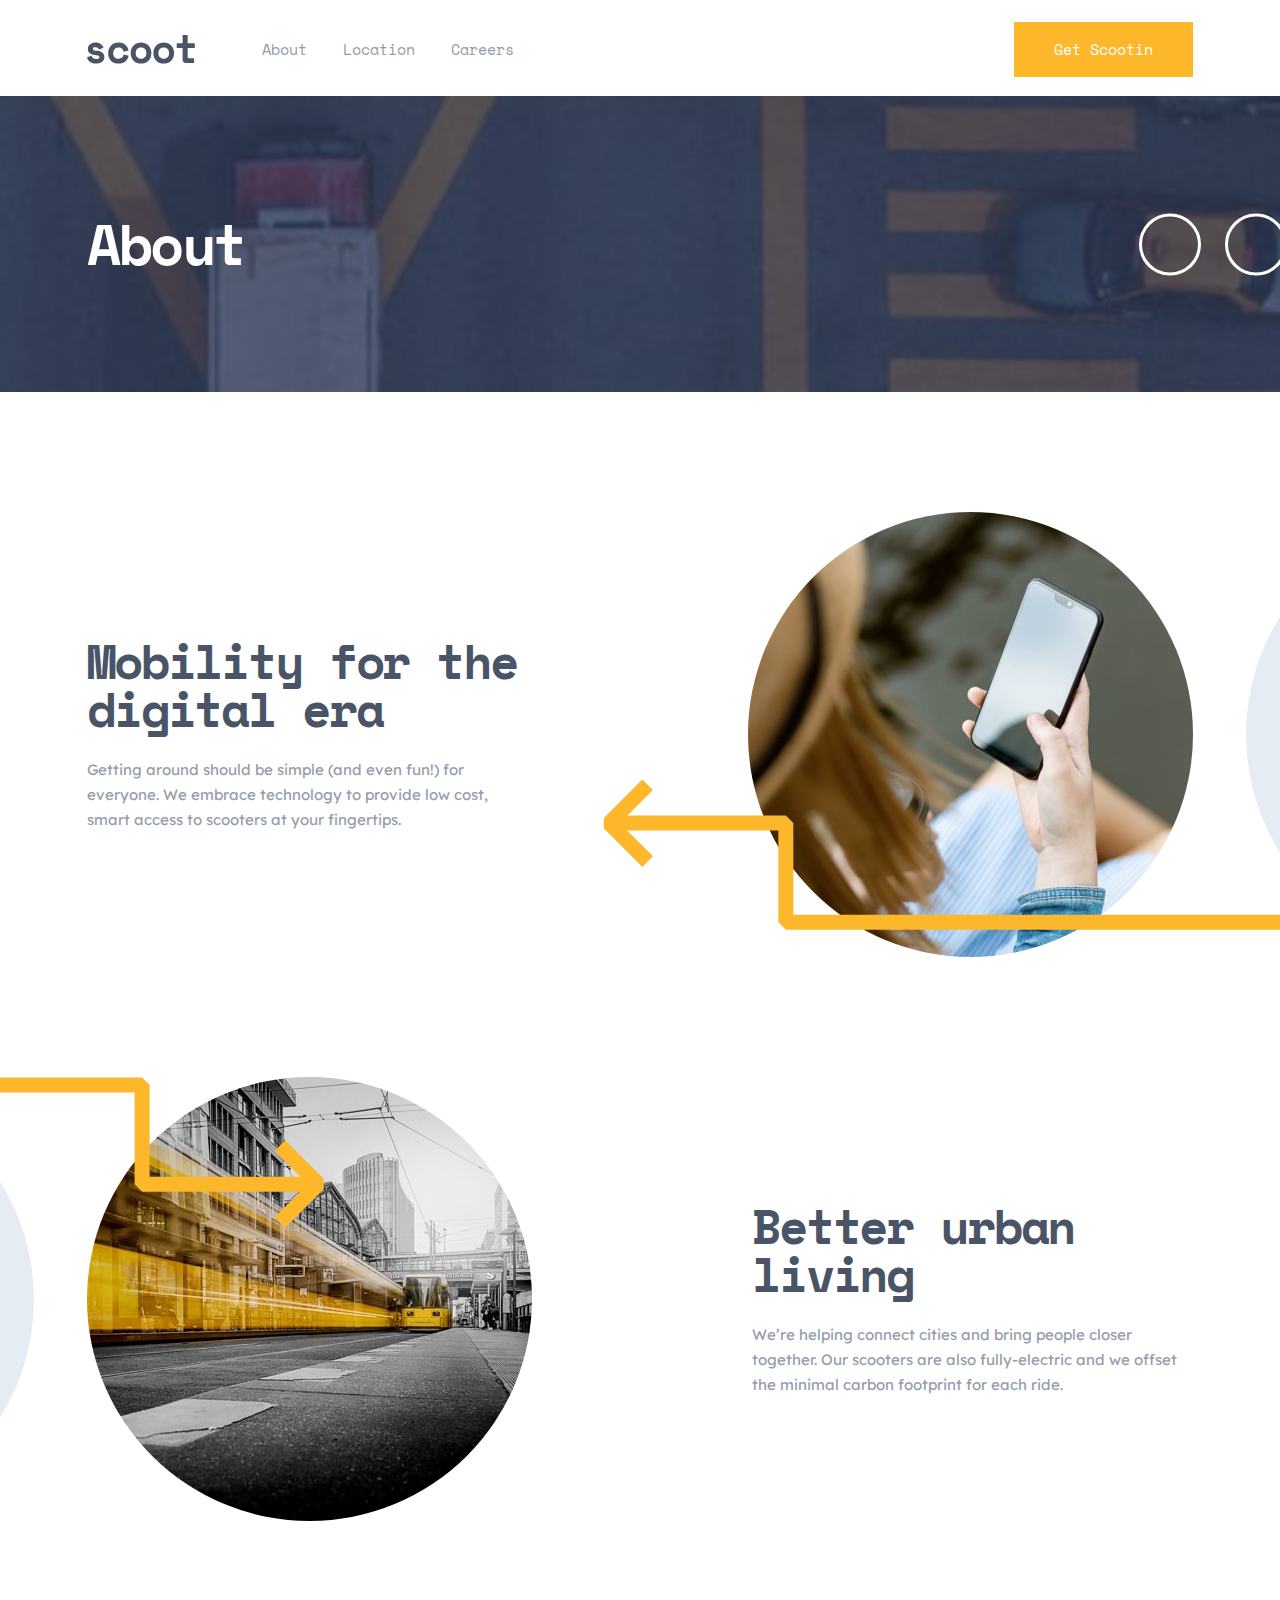
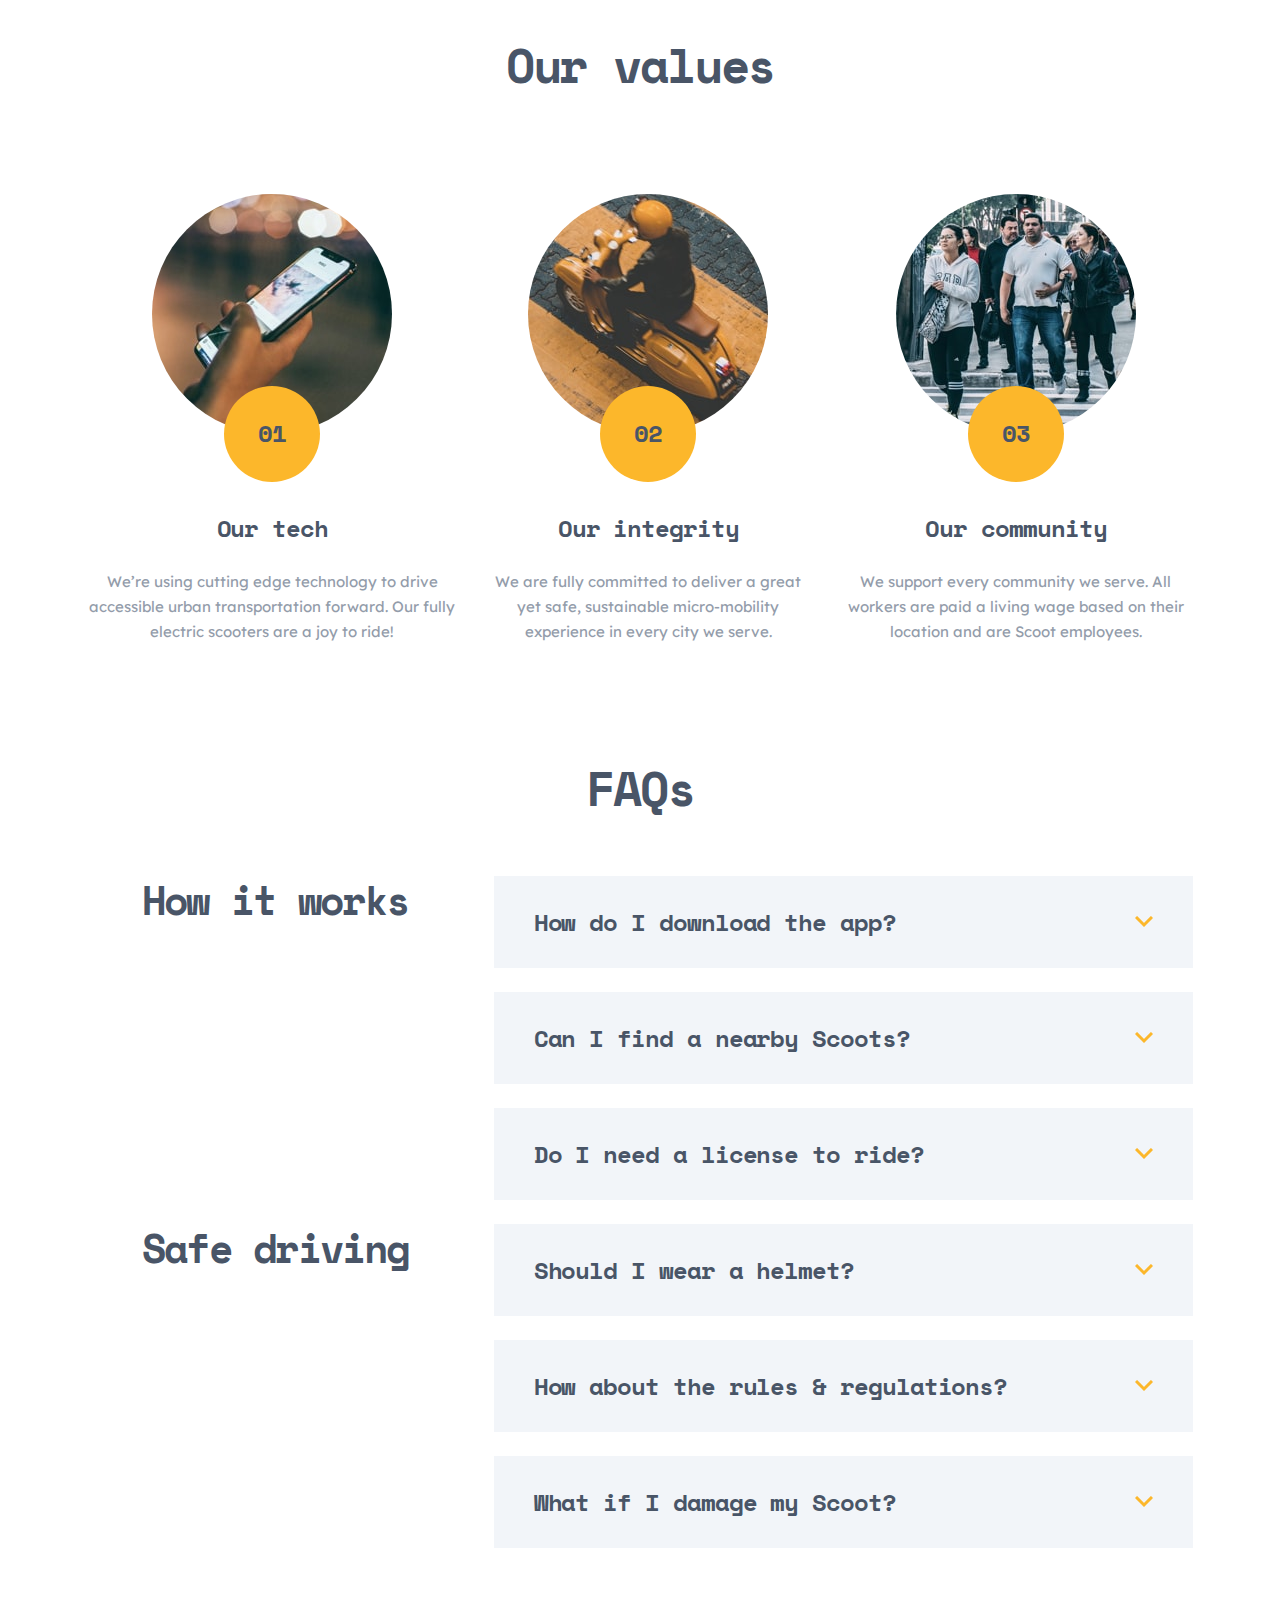
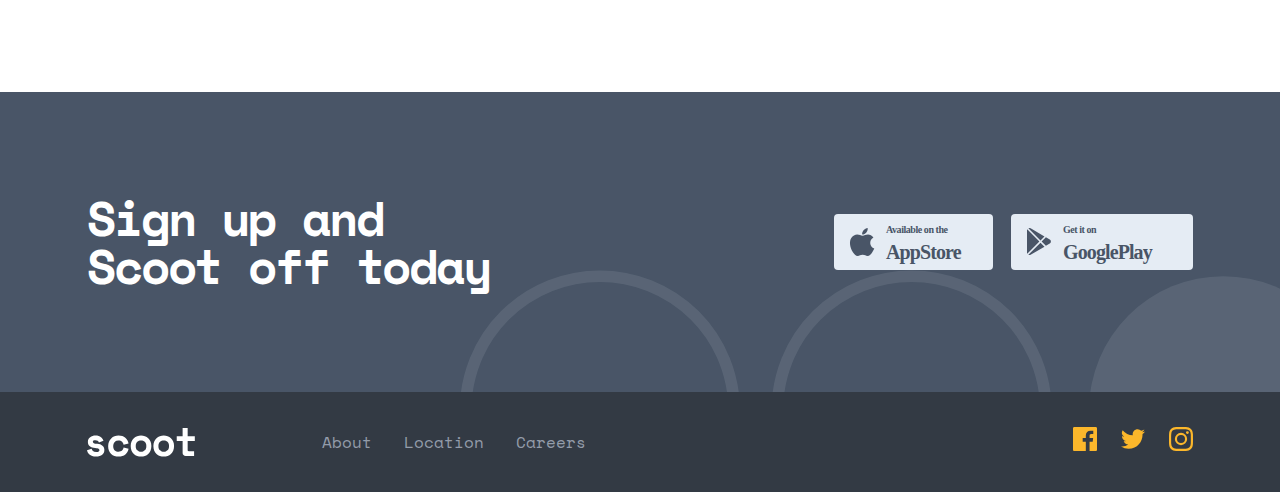
==== commit 72958af1: "update desktop ver" ====
--- a/about.html
+++ b/about.html
@@ -63,7 +63,7 @@
       <!-- Main About section  -->
       <section id="about-main">
         <!-- Mobility for the digital era -->
-        <div class="about-us">
+        <div class="about-us" id="mobility">
           <svg
             class="arrow-mobility"
             xmlns="http://www.w3.org/2000/svg"
@@ -82,19 +82,25 @@
             </g>
           </svg>
           <div class="container">
-            <img src="./assets/patterns/circle.svg" alt="" class="mobility-circle">
+            <img
+              src="./assets/patterns/circle.svg"
+              alt=""
+              class="mobility-circle"
+            />
             <img src="./assets/images/digital-era.jpg" alt="" />
-            <h2>Mobility for the digital era</h2>
-            <p>
-              Getting around should be simple (and even fun!) for everyone. We
-              embrace technology to provide low cost, smart access to scooters
-              at your fingertips.
-            </p>
+            <div class="about-us-detail">
+              <h2>Mobility for the digital era</h2>
+              <p>
+                Getting around should be simple (and even fun!) for everyone. We
+                embrace technology to provide low cost, smart access to scooters
+                at your fingertips.
+              </p>
+            </div>
           </div>
         </div>
 
         <!-- Better urban living -->
-        <div class="about-us">
+        <div class="about-us" id="urban-living">
           <svg
             class="arrow-better-living"
             xmlns="http://www.w3.org/2000/svg"
@@ -113,22 +119,28 @@
             </g>
           </svg>
           <div class="container">
-            <img src="./assets/patterns/circle.svg" alt="" class="better-living-circle">
+            <img
+              src="./assets/patterns/circle.svg"
+              alt=""
+              class="better-living-circle"
+            />
             <img src="./assets/images/better-living.jpg" alt="" />
-            <h2>Better urban living</h2>
-            <p>
-              We’re helping connect cities and bring people closer together. Our
-              scooters are also fully-electric and we offset the minimal carbon
-              footprint for each ride.
-            </p>
+            <div class="about-us-detail">
+              <h2>Better urban living</h2>
+              <p>
+                We’re helping connect cities and bring people closer together.
+                Our scooters are also fully-electric and we offset the minimal
+                carbon footprint for each ride.
+              </p>
+            </div>
           </div>
         </div>
       </section>
 
       <!-- Our values  -->
       <section id="values">
+        <h2>Our values</h2>
         <div class="container">
-          <h2>Our values</h2>
 
           <!-- Our tech -->
           <div class="value">
@@ -173,110 +185,114 @@
           <!-- How it works -->
           <div class="faq">
             <h3>How it works</h3>
-            <div class="faq-container">
-              <div class="question" aria-expanded="false">
-                <h4>How do I download the app?</h4>
-                <img
-                  class="expand-icon"
-                  src="./assets/icons/chevron.svg"
-                  alt=""
-                />
-              </div>
-              <p class="answer">
-                To download the Scoot app, you can search “Scoot” in both the
-                App and Google Play stores. An even simpler way to do it would
-                be to click the relevant link at the bottom of this page and
-                you’ll be re-directed to the correct page.
-              </p>
-            </div>
-
-            <div class="faq-container">
-              <div class="question" aria-expanded="false">
-                <h4>Can I find a nearby Scoots?</h4>
-                <img
-                  class="expand-icon"
-                  src="./assets/icons/chevron.svg"
-                  alt=""
-                />
-              </div>
-              <p class="answer">
-                To download the Scoot app, you can search “Scoot” in both the
-                App and Google Play stores. An even simpler way to do it would
-                be to click the relevant link at the bottom of this page and
-                you’ll be re-directed to the correct page.
-              </p>
-            </div>
-
-            <div class="faq-container">
-              <div class="question" aria-expanded="false">
-                <h4>Do I need a license to ride?</h4>
-                <img
-                  class="expand-icon"
-                  src="./assets/icons/chevron.svg"
-                  alt=""
-                />
-              </div>
-              <p class="answer">
-                To download the Scoot app, you can search “Scoot” in both the
-                App and Google Play stores. An even simpler way to do it would
-                be to click the relevant link at the bottom of this page and
-                you’ll be re-directed to the correct page.
-              </p>
+            <div class="how-it-works">
+              <div class="faq-container">
+                <div class="question" aria-expanded="false">
+                  <h4>How do I download the app?</h4>
+                  <img
+                    class="expand-icon"
+                    src="./assets/icons/chevron.svg"
+                    alt=""
+                  />
+                </div>
+                <p class="answer">
+                  To download the Scoot app, you can search “Scoot” in both the
+                  App and Google Play stores. An even simpler way to do it would
+                  be to click the relevant link at the bottom of this page and
+                  you’ll be re-directed to the correct page.
+                </p>
+              </div>
+
+              <div class="faq-container">
+                <div class="question" aria-expanded="false">
+                  <h4>Can I find a nearby Scoots?</h4>
+                  <img
+                    class="expand-icon"
+                    src="./assets/icons/chevron.svg"
+                    alt=""
+                  />
+                </div>
+                <p class="answer">
+                  To download the Scoot app, you can search “Scoot” in both the
+                  App and Google Play stores. An even simpler way to do it would
+                  be to click the relevant link at the bottom of this page and
+                  you’ll be re-directed to the correct page.
+                </p>
+              </div>
+
+              <div class="faq-container">
+                <div class="question" aria-expanded="false">
+                  <h4>Do I need a license to ride?</h4>
+                  <img
+                    class="expand-icon"
+                    src="./assets/icons/chevron.svg"
+                    alt=""
+                  />
+                </div>
+                <p class="answer">
+                  To download the Scoot app, you can search “Scoot” in both the
+                  App and Google Play stores. An even simpler way to do it would
+                  be to click the relevant link at the bottom of this page and
+                  you’ll be re-directed to the correct page.
+                </p>
+              </div>
             </div>
           </div>
 
           <!-- Safe driving -->
           <div class="faq">
             <h3>Safe driving</h3>
-            <div class="faq-container">
-              <div class="question" aria-expanded="false">
-                <h4>Should I wear a helmet?</h4>
-                <img
-                  class="expand-icon"
-                  src="./assets/icons/chevron.svg"
-                  alt=""
-                />
-              </div>
-              <p class="answer">
-                Yes, please do! All cities have different laws. But we strongly
-                strongly strongly recommend always wearing a helmet regardless
-                of the local laws. We like you and we want you to be as safe as
-                possible while Scooting.
-              </p>
-            </div>
-
-            <div class="faq-container">
-              <div class="question" aria-expanded="false">
-                <h4>How about the rules & regulations?</h4>
-                <img
-                  class="expand-icon"
-                  src="./assets/icons/chevron.svg"
-                  alt=""
-                />
-              </div>
-              <p class="answer">
-                Yes, please do! All cities have different laws. But we strongly
-                strongly strongly recommend always wearing a helmet regardless
-                of the local laws. We like you and we want you to be as safe as
-                possible while Scooting.
-              </p>
-            </div>
-
-            <div class="faq-container">
-              <div class="question" aria-expanded="false">
-                <h4>What if I damage my Scoot?</h4>
-                <img
-                  class="expand-icon"
-                  src="./assets/icons/chevron.svg"
-                  alt=""
-                />
-              </div>
-              <p class="answer">
-                Yes, please do! All cities have different laws. But we strongly
-                strongly strongly recommend always wearing a helmet regardless
-                of the local laws. We like you and we want you to be as safe as
-                possible while Scooting.
-              </p>
+            <div class="safe-driving">
+              <div class="faq-container">
+                <div class="question" aria-expanded="false">
+                  <h4>Should I wear a helmet?</h4>
+                  <img
+                    class="expand-icon"
+                    src="./assets/icons/chevron.svg"
+                    alt=""
+                  />
+                </div>
+                <p class="answer">
+                  Yes, please do! All cities have different laws. But we
+                  strongly strongly strongly recommend always wearing a helmet
+                  regardless of the local laws. We like you and we want you to
+                  be as safe as possible while Scooting.
+                </p>
+              </div>
+
+              <div class="faq-container">
+                <div class="question" aria-expanded="false">
+                  <h4>How about the rules & regulations?</h4>
+                  <img
+                    class="expand-icon"
+                    src="./assets/icons/chevron.svg"
+                    alt=""
+                  />
+                </div>
+                <p class="answer">
+                  Yes, please do! All cities have different laws. But we
+                  strongly strongly strongly recommend always wearing a helmet
+                  regardless of the local laws. We like you and we want you to
+                  be as safe as possible while Scooting.
+                </p>
+              </div>
+
+              <div class="faq-container">
+                <div class="question" aria-expanded="false">
+                  <h4>What if I damage my Scoot?</h4>
+                  <img
+                    class="expand-icon"
+                    src="./assets/icons/chevron.svg"
+                    alt=""
+                  />
+                </div>
+                <p class="answer">
+                  Yes, please do! All cities have different laws. But we
+                  strongly strongly strongly recommend always wearing a helmet
+                  regardless of the local laws. We like you and we want you to
+                  be as safe as possible while Scooting.
+                </p>
+              </div>
             </div>
           </div>
         </div>
--- a/style.css
+++ b/style.css
@@ -63,6 +63,13 @@
   margin-right: auto;
 }
 
+@media screen and (min-width: 1201px) {
+  .container {
+    max-width: 1106px;
+    padding-left: 0;
+    padding-right: 0;
+  }
+}
 header {
   position: fixed;
   z-index: 2;
@@ -90,7 +97,7 @@
   left: 0;
   background-color: #333a44;
   height: 100vh;
-  width: 100%;
+  width: 70%;
   position: absolute;
   padding-top: 64px;
   padding-left: calc(8px + 1.5625vw);
@@ -163,6 +170,7 @@
     padding: 0;
     justify-content: space-between;
     align-items: center;
+    width: 100%;
   }
   #header-nav button {
     position: relative;
@@ -184,7 +192,12 @@
   }
   .logo-header {
     width: 108px;
-    margin-right: 58px;
+    margin-right: 100px;
+  }
+}
+@media screen and (min-width: 1201px) {
+  header .container {
+    margin: 22px auto;
   }
 }
 #hero {
@@ -217,7 +230,7 @@
   left: -250px;
 }
 
-.hero-circles {
+.hero-circles, .hero-line {
   display: none;
 }
 
@@ -248,8 +261,47 @@
   .hero-circles {
     display: block;
     position: absolute;
-    bottom: 34px;
+    bottom: 45px;
     right: -30px;
+  }
+}
+@media screen and (min-width: 1201px) {
+  #hero {
+    background-image: url("./assets/images/home-hero-desktop.jpg");
+  }
+  #hero .container {
+    padding-top: 249px;
+    padding-bottom: 152px;
+    position: relative;
+  }
+  #hero h1 {
+    text-align: left;
+    margin-left: 0;
+  }
+  #hero p {
+    max-width: 42ch;
+    margin: 40px 0 40px 90px;
+    text-align: justify;
+  }
+  #hero button {
+    float: left;
+    margin-left: 90px;
+  }
+  .hero-line {
+    display: block;
+    position: absolute;
+    top: 64%;
+    left: -180px;
+  }
+  .hero-arrow {
+    top: 64%;
+    left: 530px;
+  }
+  .hero-circles {
+    bottom: unset;
+    top: 75%;
+    right: unset;
+    left: 1050px;
   }
 }
 #steps {
@@ -258,7 +310,7 @@
 }
 
 .step h2 {
-  font-size: 20;
+  font-size: 20px;
   line-height: 28px;
   letter-spacing: -0.89px;
   margin-top: 24px;
@@ -319,8 +371,41 @@
     height: 100%;
     position: absolute;
     top: -122px;
-    left: 60px;
+    left: 62px;
     z-index: -1;
+  }
+}
+@media screen and (min-width: 1201px) {
+  #steps .container {
+    display: flex;
+    justify-content: flex-start;
+    align-items: center;
+    max-width: 1106px;
+  }
+  #steps {
+    padding-top: 160px;
+    padding-bottom: 200px;
+  }
+  .step h2 {
+    margin-top: 40px;
+  }
+  .step {
+    flex-direction: column;
+    text-align: left;
+  }
+  .step:not(:last-child) {
+    margin-bottom: 0;
+    margin-right: 30px;
+  }
+  .step-icon {
+    width: 96px;
+    margin-right: 0;
+  }
+  .steps-line {
+    width: 974px;
+    height: 15px;
+    top: 45px;
+    left: -225px;
   }
 }
 .feature-img {
@@ -381,10 +466,10 @@
     background: url("./assets/patterns/circle.svg") no-repeat;
   }
   #payments, #telemetry {
-    background-position: top 0 right -350px;
+    background-position: top 0 right -300px;
   }
   #near-you {
-    background-position: top 0 left -350px;
+    background-position: top 0 left -300px;
   }
   .feature p {
     margin: 40px auto;
@@ -402,16 +487,59 @@
   }
   .arrow-telemetry {
     top: 307px;
-    left: calc(8px + 1.5625vw);
+    left: unset;
+    right: -5%;
   }
   .arrow-near-you {
     top: 0;
     right: unset;
-    left: -15%;
+    left: -10%;
   }
   .arrow-payments {
     top: 85px;
     left: 50%;
+  }
+}
+@media screen and (min-width: 1201px) {
+  #telemetry .container,
+  #payments .container {
+    flex-direction: row-reverse;
+  }
+  #near-you .container {
+    flex-direction: row;
+  }
+  .feature .container {
+    text-align: left;
+    margin-bottom: 160px;
+  }
+  .feature p {
+    margin-top: 24px;
+    max-width: 50ch;
+  }
+  .feature-img {
+    margin-bottom: 0;
+  }
+  #telemetry .feature-img,
+  #payments .feature-img {
+    margin-left: 220px;
+  }
+  #near-you .feature-img {
+    margin-right: 220px;
+  }
+  .arrow-telemetry {
+    top: 307px;
+    left: unset;
+    right: 0;
+  }
+  .arrow-near-you {
+    top: 0;
+    right: unset;
+    left: 0;
+  }
+  .arrow-payments {
+    top: 85px;
+    left: unset;
+    right: -20%;
   }
 }
 #signup {
@@ -455,6 +583,34 @@
   }
   .download {
     padding-bottom: 62px;
+  }
+}
+@media screen and (min-width: 1201px) {
+  #signup {
+    background-size: 70%;
+    background-position: bottom 0 right -20%;
+    display: flex;
+    align-items: center;
+    text-align: left;
+  }
+  #signup .container {
+    display: flex;
+    justify-content: space-between;
+    align-items: center;
+  }
+  #signup h2 {
+    text-align: left;
+    padding-top: 0;
+    margin-left: 0;
+  }
+  .download {
+    padding: 0;
+  }
+  .download img {
+    height: 100%;
+  }
+  .download a:not(:last-child) {
+    margin-right: 18px;
   }
 }
 footer {
@@ -576,6 +732,17 @@
     margin-right: -50px;
   }
 }
+@media screen and (min-width: 1201px) {
+  #about-hero {
+    background-image: url("./assets/images/about-hero-desktop.jpg");
+  }
+  #about-hero h1 {
+    margin-left: 0;
+  }
+  .subpage-circles {
+    margin-right: -180px;
+  }
+}
 #about-main {
   margin-top: 72px;
   margin-bottom: 120px;
@@ -585,6 +752,7 @@
 #about-main img {
   border-radius: 50%;
   width: 311px;
+  z-index: -1;
 }
 
 .about-us {
@@ -616,7 +784,7 @@
 
 .arrow-mobility, .arrow-better-living {
   position: absolute;
-  z-index: 1;
+  z-index: 0;
 }
 
 .arrow-mobility {
@@ -721,10 +889,10 @@
     top: 0;
   }
   .mobility-circle {
-    right: -390px;
+    right: -300px;
   }
   .better-living-circle {
-    left: -390px;
+    left: -300px;
   }
   #values {
     margin-top: 120px;
@@ -738,6 +906,62 @@
   }
   .value:not(:last-child) {
     margin-bottom: 56px;
+  }
+}
+@media screen and (min-width: 1201px) {
+  #about-main {
+    margin-top: 120px;
+  }
+  .about-us h2 {
+    margin-top: 0;
+    margin-bottom: 24px;
+    text-align: left;
+  }
+  .about-us p, #values p, #mission p, #listed p {
+    max-width: 100%;
+    text-align: left;
+  }
+  .about-us p, .about-us h2, #values p, #mission p, #listed h2, #listed p {
+    margin-left: 0;
+  }
+  #mobility .container, #urban-living .container {
+    display: flex;
+  }
+  #mobility .container {
+    flex-direction: row-reverse;
+  }
+  #urban-living .container {
+    flex-direction: row;
+  }
+  #mobility .about-us-detail {
+    margin-right: 220px;
+  }
+  #urban-living .about-us-detail {
+    margin-left: 220px;
+  }
+  .mobility-circle {
+    right: -45%;
+  }
+  .better-living-circle {
+    left: -45%;
+  }
+  .arrow-mobility {
+    top: 60%;
+  }
+  #values .container {
+    display: flex;
+    justify-content: space-between;
+    align-items: center;
+  }
+  .value:not(:last-child) {
+    margin-bottom: 0;
+    margin-right: 30px;
+  }
+  #values h4 {
+    margin-top: 32px;
+  }
+  #values p {
+    text-align: center;
   }
 }
 #faqs {
@@ -781,14 +1005,13 @@
   max-height: 150px;
   transition: all 0.3s linear;
   will-change: opacity, max-height;
-  margin-top: 24px;
 }
 
 .answer {
   opacity: 0;
   max-height: 0;
   overflow: hidden;
-  transition: opacity 0.3s linear, max-height 0.3s linear;
+  transition: all 0.3s ease-in;
   will-change: opacity, max-height;
 }
 
@@ -818,6 +1041,26 @@
   }
   .faq-container {
     margin-bottom: 24px;
+  }
+}
+@media screen and (min-width: 1201px) {
+  #faqs h2 {
+    margin-bottom: 64px;
+  }
+  #faqs h3 {
+    width: 35%;
+    margin-top: 0;
+    margin-right: 30px;
+  }
+  .faq {
+    display: flex;
+    align-items: flex-start;
+  }
+  .how-it-works, .safe-driving {
+    width: 65%;
+  }
+  .faq-container {
+    padding: 32px 40px;
   }
 }
 #career-hero {
@@ -914,7 +1157,7 @@
     display: block;
     position: absolute;
     top: 0;
-    right: -390px;
+    right: -300px;
   }
   #mission h2 {
     margin-top: 64px;
@@ -922,6 +1165,38 @@
   }
   #mission button {
     margin-top: 40px;
+  }
+}
+@media screen and (min-width: 1201px) {
+  #career-hero {
+    background-image: url("./assets/images/careers-locations-hero-desktop.jpg");
+  }
+  #career-hero h1 {
+    margin-left: 0;
+  }
+  #mission {
+    margin-top: 120px;
+  }
+  #mission img {
+    width: 445px;
+  }
+  #mission .container {
+    flex-direction: row-reverse;
+  }
+  .mission-detail {
+    text-align: left;
+    margin-right: 220px;
+  }
+  .arrow-mission {
+    top: 60%;
+    right: -5%;
+  }
+  .mission-circle {
+    right: -45%;
+  }
+  #mission h2 {
+    margin-top: 0;
+    margin-bottom: 24px;
   }
 }
 #jobs {
@@ -995,8 +1270,7 @@
 }
 
 #maps {
-  margin-top: 72px;
-  margin-bottom: 72px;
+  margin: 72px auto;
   overflow: hidden;
 }
 
@@ -1051,9 +1325,13 @@
   }
   #maps .container {
     position: relative;
+    width: 689px;
   }
   #maps img {
     margin-bottom: 0;
+    margin-left: auto;
+    margin-right: auto;
+    width: 100%;
   }
   .city {
     position: absolute;
@@ -1075,19 +1353,19 @@
   }
   .newyork {
     top: 18%;
-    left: 14%;
+    left: 15%;
   }
   .london {
-    top: 8%;
-    left: 35%;
+    top: 5%;
+    left: 37%;
   }
   .yokohama {
     top: 20%;
-    left: 70%;
+    left: 74%;
   }
   .jakarta {
     top: 50%;
-    left: 65%;
+    left: 70%;
   }
   #listed {
     margin-bottom: 120px;
@@ -1102,4 +1380,44 @@
     margin-top: 40px;
     margin-bottom: 40px;
   }
+}
+@media screen and (min-width: 1201px) {
+  #locations-hero {
+    background-image: url("./assets/images/careers-locations-hero-desktop.jpg");
+  }
+  #locations-hero h1 {
+    margin-left: 0;
+  }
+  #maps {
+    margin: 120px auto;
+  }
+  #maps .container {
+    width: 1110px;
+  }
+  .newyork {
+    top: 20%;
+    left: 18%;
+  }
+  .london {
+    top: 11%;
+    left: 39%;
+  }
+  .yokohama {
+    top: 26%;
+    left: 79%;
+  }
+  .jakarta {
+    top: 55%;
+    left: 75%;
+  }
+  #listed .container {
+    display: flex;
+    flex-direction: row;
+    align-items: center;
+    text-align: left;
+  }
+  #listed p {
+    margin: 0 105px 0 30px;
+    max-width: 45ch;
+  }
 }/*# sourceMappingURL=style.css.map */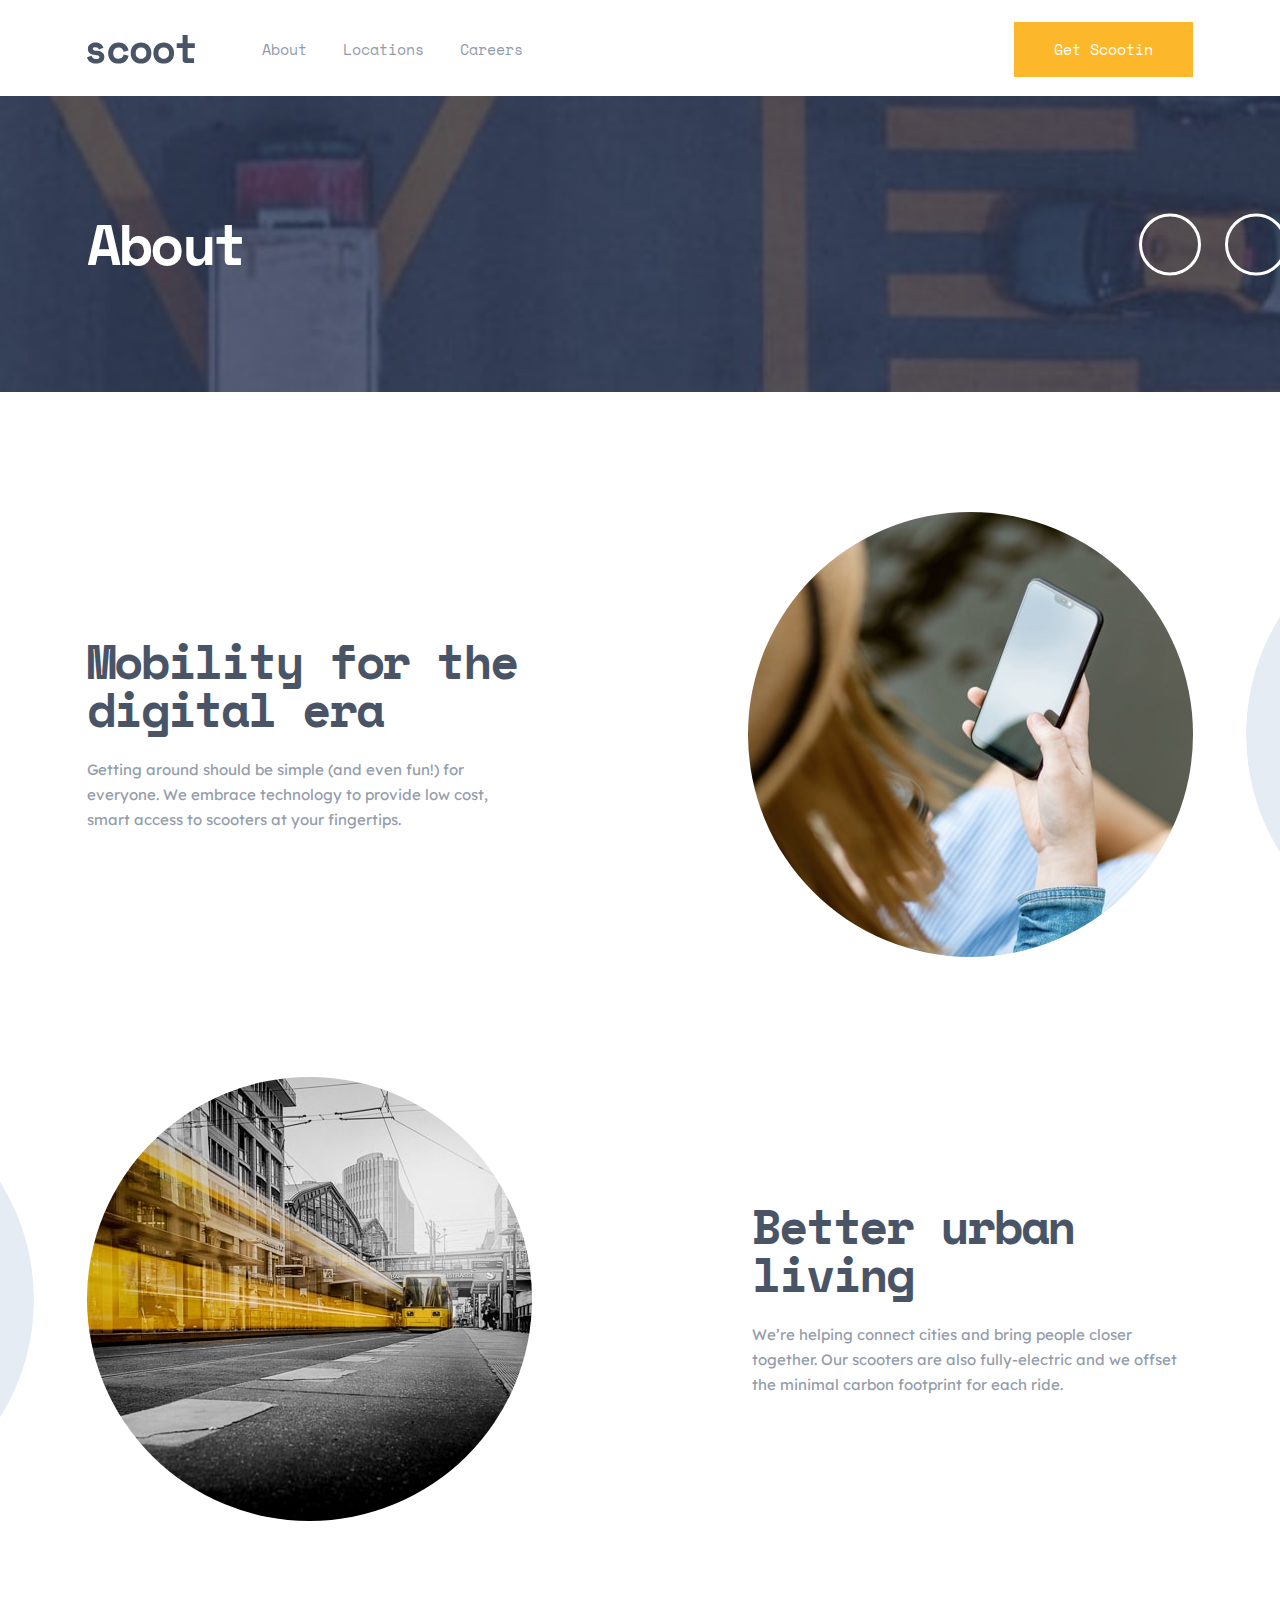
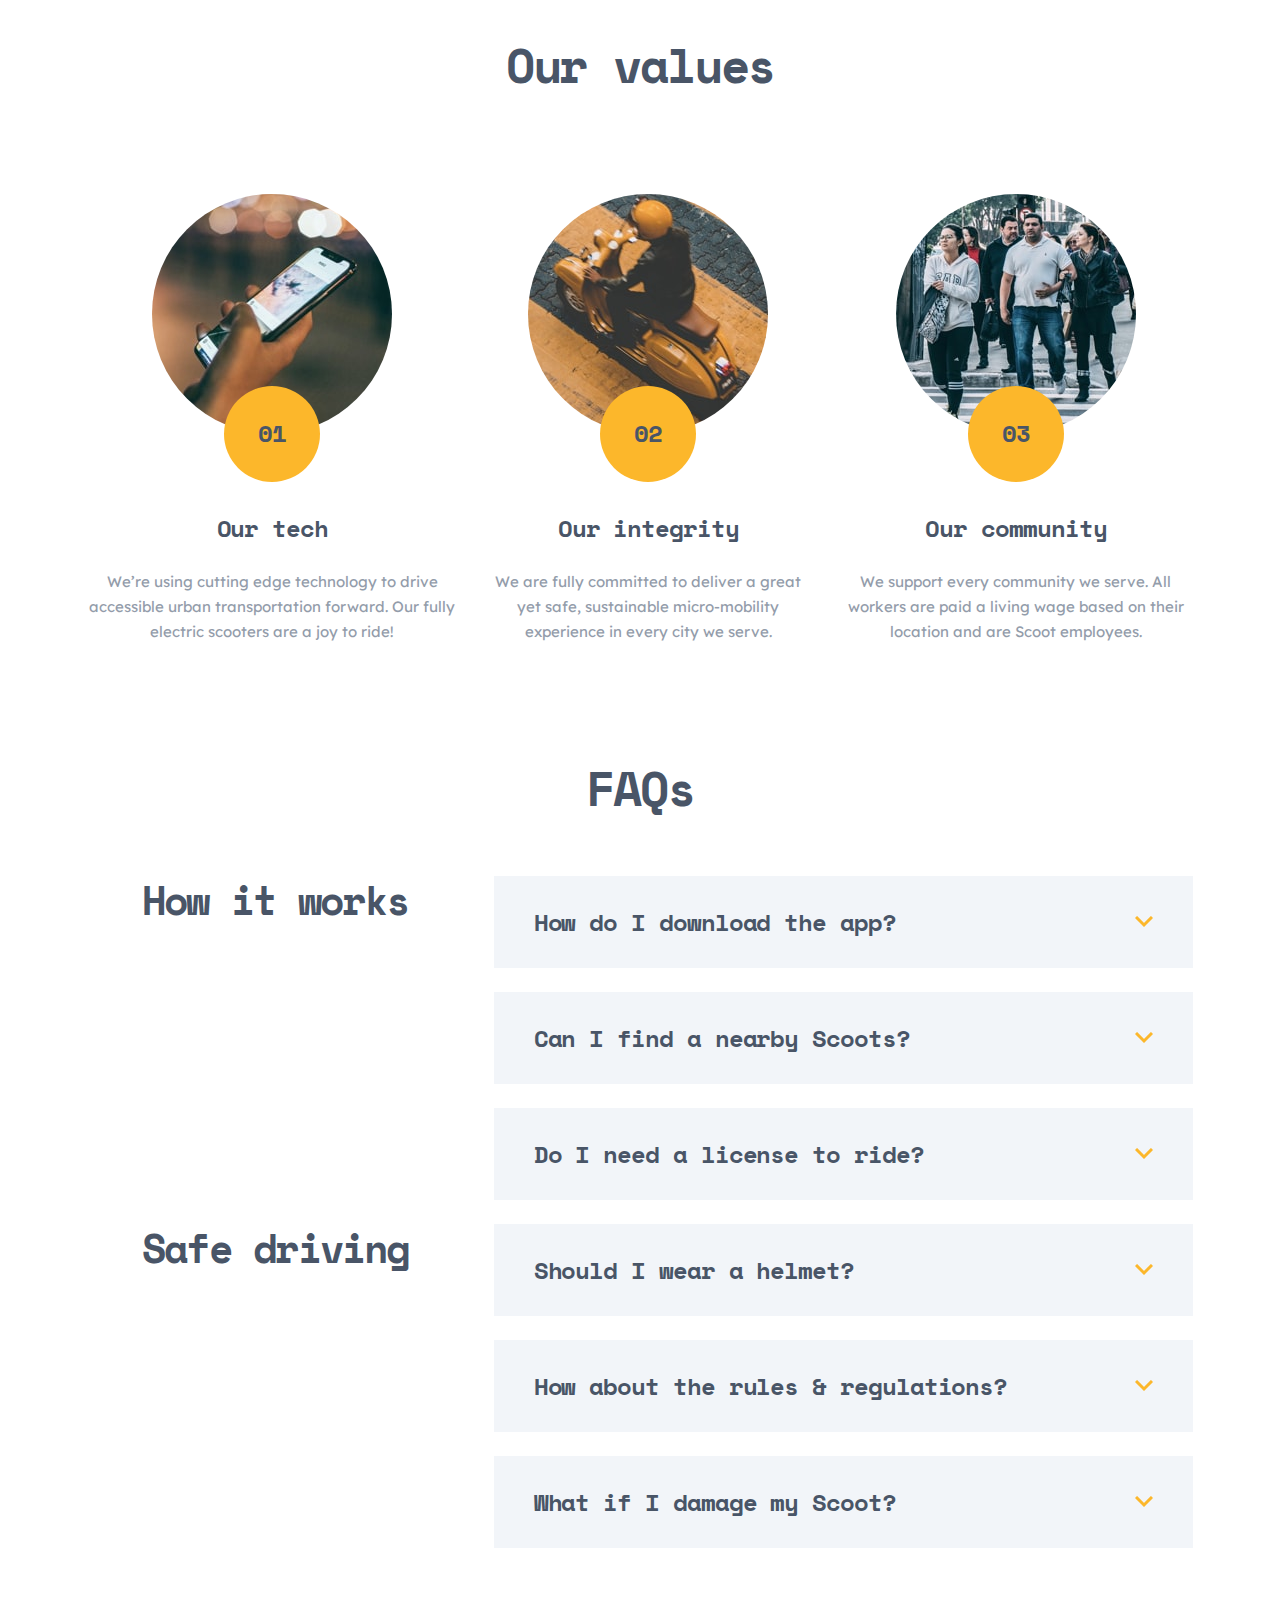
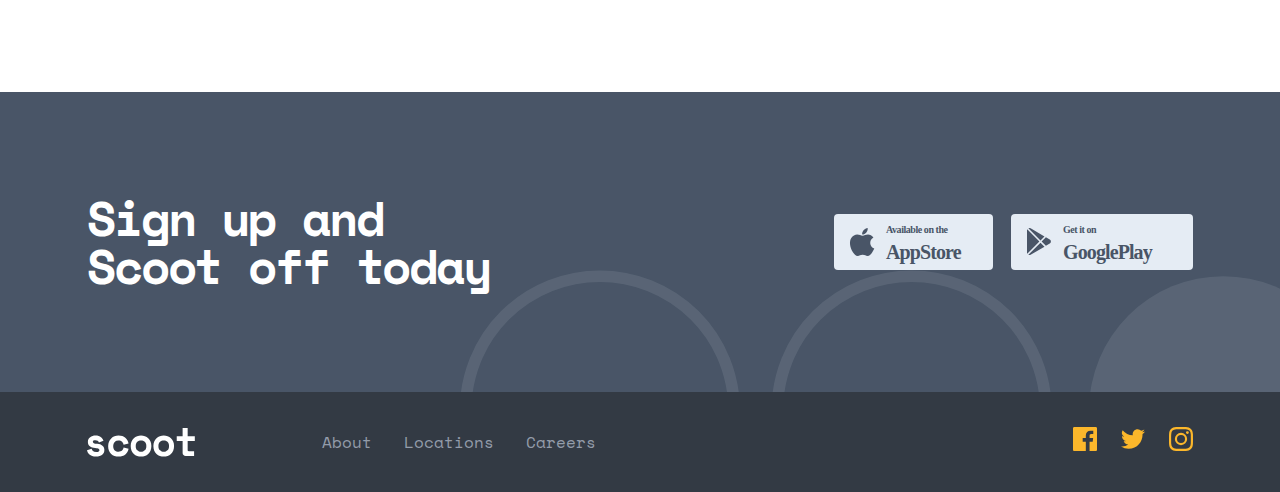
==== commit dc255604: "minor updates" ====
--- a/about.html
+++ b/about.html
@@ -3,7 +3,7 @@
   <head>
     <meta charset="UTF-8" />
     <meta name="viewport" content="width=device-width, initial-scale=1.0" />
-    <meta name="description" content="Scoot multi-page website" />
+    <meta name="description" content="Scoot" />
     <meta name="keywords" content="HTML,CSS,JavaScript" />
     <meta name="author" content="Thu Smiley" />
     <meta property="og:image" content="./preview.jpg" />
@@ -11,7 +11,7 @@
       rel="icon"
       type="image/png"
       sizes="32x32"
-      href="./assets/favicon-32x32.png"
+      href="./assets/favicon.png"
     />
     <link rel="stylesheet" href="./style.css" />
     <title>Scoot | About</title>
@@ -38,7 +38,7 @@
         <nav id="header-nav">
           <div class="menu-wrap">
             <a href="./about.html">About</a>
-            <a href="./locations.html">Location</a>
+            <a href="./locations.html">Locations</a>
             <a href="./careers.html">Careers</a>
           </div>
           <button><a href="./locations.html"></a>Get Scootin</button>
@@ -331,7 +331,7 @@
         <div class="footer-wrap">
           <div class="footer-nav">
             <a href="./about.html">About</a>
-            <a href="./locations.html">Location</a>
+            <a href="./locations.html">Locations</a>
             <a href="./careers.html">Careers</a>
           </div>
           <div class="socials">
--- a/style.css
+++ b/style.css
@@ -8,6 +8,7 @@
 body {
   font-family: "Lexend Deca", sans-serif;
   color: #939CAA;
+  scroll-behavior: smooth;
 }
 
 h1, h2, h3, h4, h5, h6, button, a {
@@ -28,7 +29,7 @@
 
 button, a, svg {
   cursor: pointer;
-  transition: ease 0.3s;
+  transition: 0.3s;
 }
 
 button {
@@ -234,6 +235,20 @@
   display: none;
 }
 
+.hero-arrow path, .arrow-telemetry path, .arrow-near-you path, .arrow-payments path, .arrow-mobility path, .arrow-better-living path, .arrow-mission path {
+  stroke-dasharray: 1000;
+  stroke-dashoffset: 1000;
+  animation: dash 2s linear infinite;
+}
+
+@keyframes dash {
+  from {
+    stroke-dashoffset: 822;
+  }
+  to {
+    stroke-dashoffset: 0;
+  }
+}
 @media screen and (min-width: 481px) {
   #hero {
     background-image: url("./assets/images/home-hero-tablet.jpg");
@@ -331,6 +346,38 @@
 
 .step-icon {
   width: 56px;
+  animation: bounce 2s ease infinite;
+}
+
+@keyframes bounce {
+  70% {
+    transform: translateY(0%);
+  }
+  80% {
+    transform: translateY(-15%);
+  }
+  90% {
+    transform: translateY(0%);
+  }
+  95% {
+    transform: translateY(-7%);
+  }
+  97% {
+    transform: translateY(0%);
+  }
+  99% {
+    transform: translateY(-3%);
+  }
+  100% {
+    transform: translateY(0%);
+  }
+}
+.pick-scooter {
+  animation-delay: 0.7s;
+}
+
+.enjoy-ride {
+  animation-delay: 1.4s;
 }
 
 .steps-line {
@@ -405,7 +452,7 @@
     width: 974px;
     height: 15px;
     top: 45px;
-    left: -225px;
+    left: -178px;
   }
 }
 .feature-img {
@@ -466,10 +513,10 @@
     background: url("./assets/patterns/circle.svg") no-repeat;
   }
   #payments, #telemetry {
-    background-position: top 0 right -300px;
+    background-position: top 0 right -95%;
   }
   #near-you {
-    background-position: top 0 left -300px;
+    background-position: top 0 left -95%;
   }
   .feature p {
     margin: 40px auto;
@@ -525,6 +572,12 @@
   }
   #near-you .feature-img {
     margin-right: 220px;
+  }
+  #payments, #telemetry {
+    background-position: top 0 right -15%;
+  }
+  #near-you {
+    background-position: top 0 left -15%;
   }
   .arrow-telemetry {
     top: 307px;
@@ -1157,7 +1210,7 @@
     display: block;
     position: absolute;
     top: 0;
-    right: -300px;
+    right: -45%;
   }
   #mission h2 {
     margin-top: 64px;
